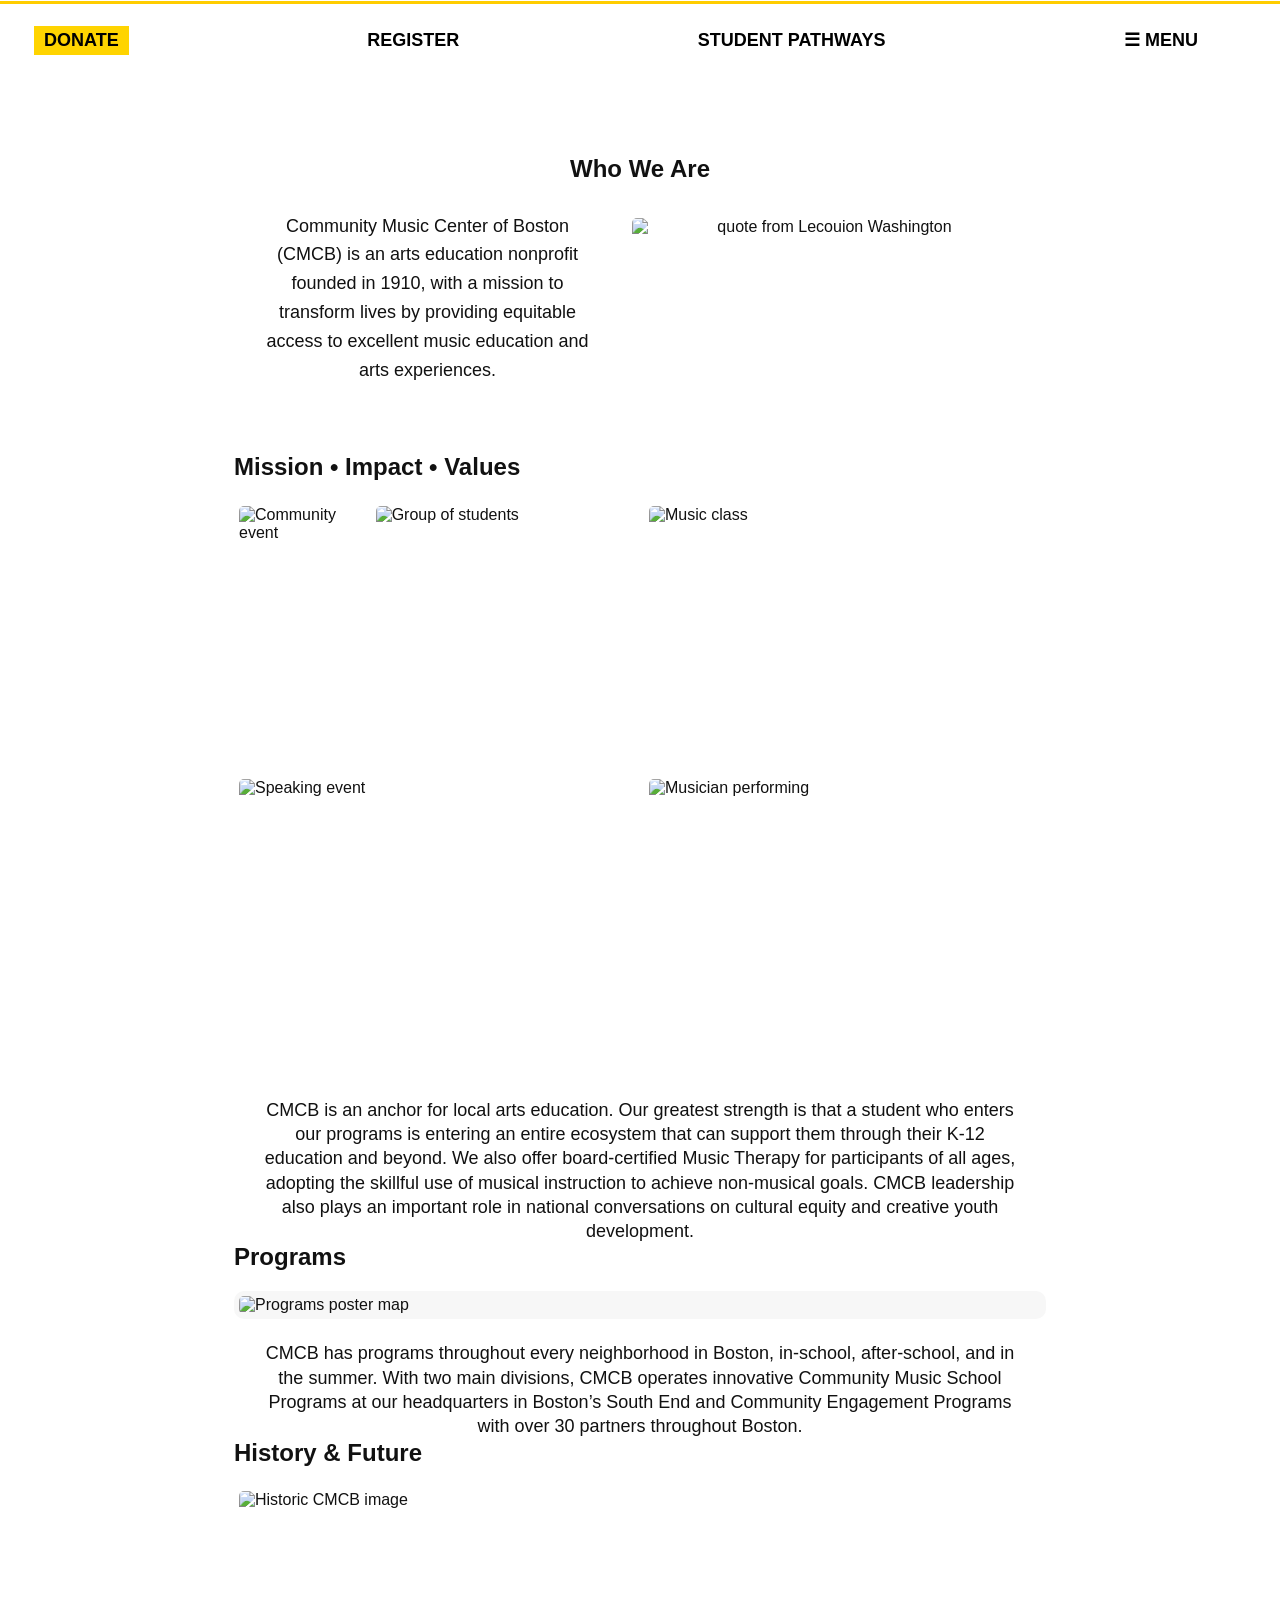
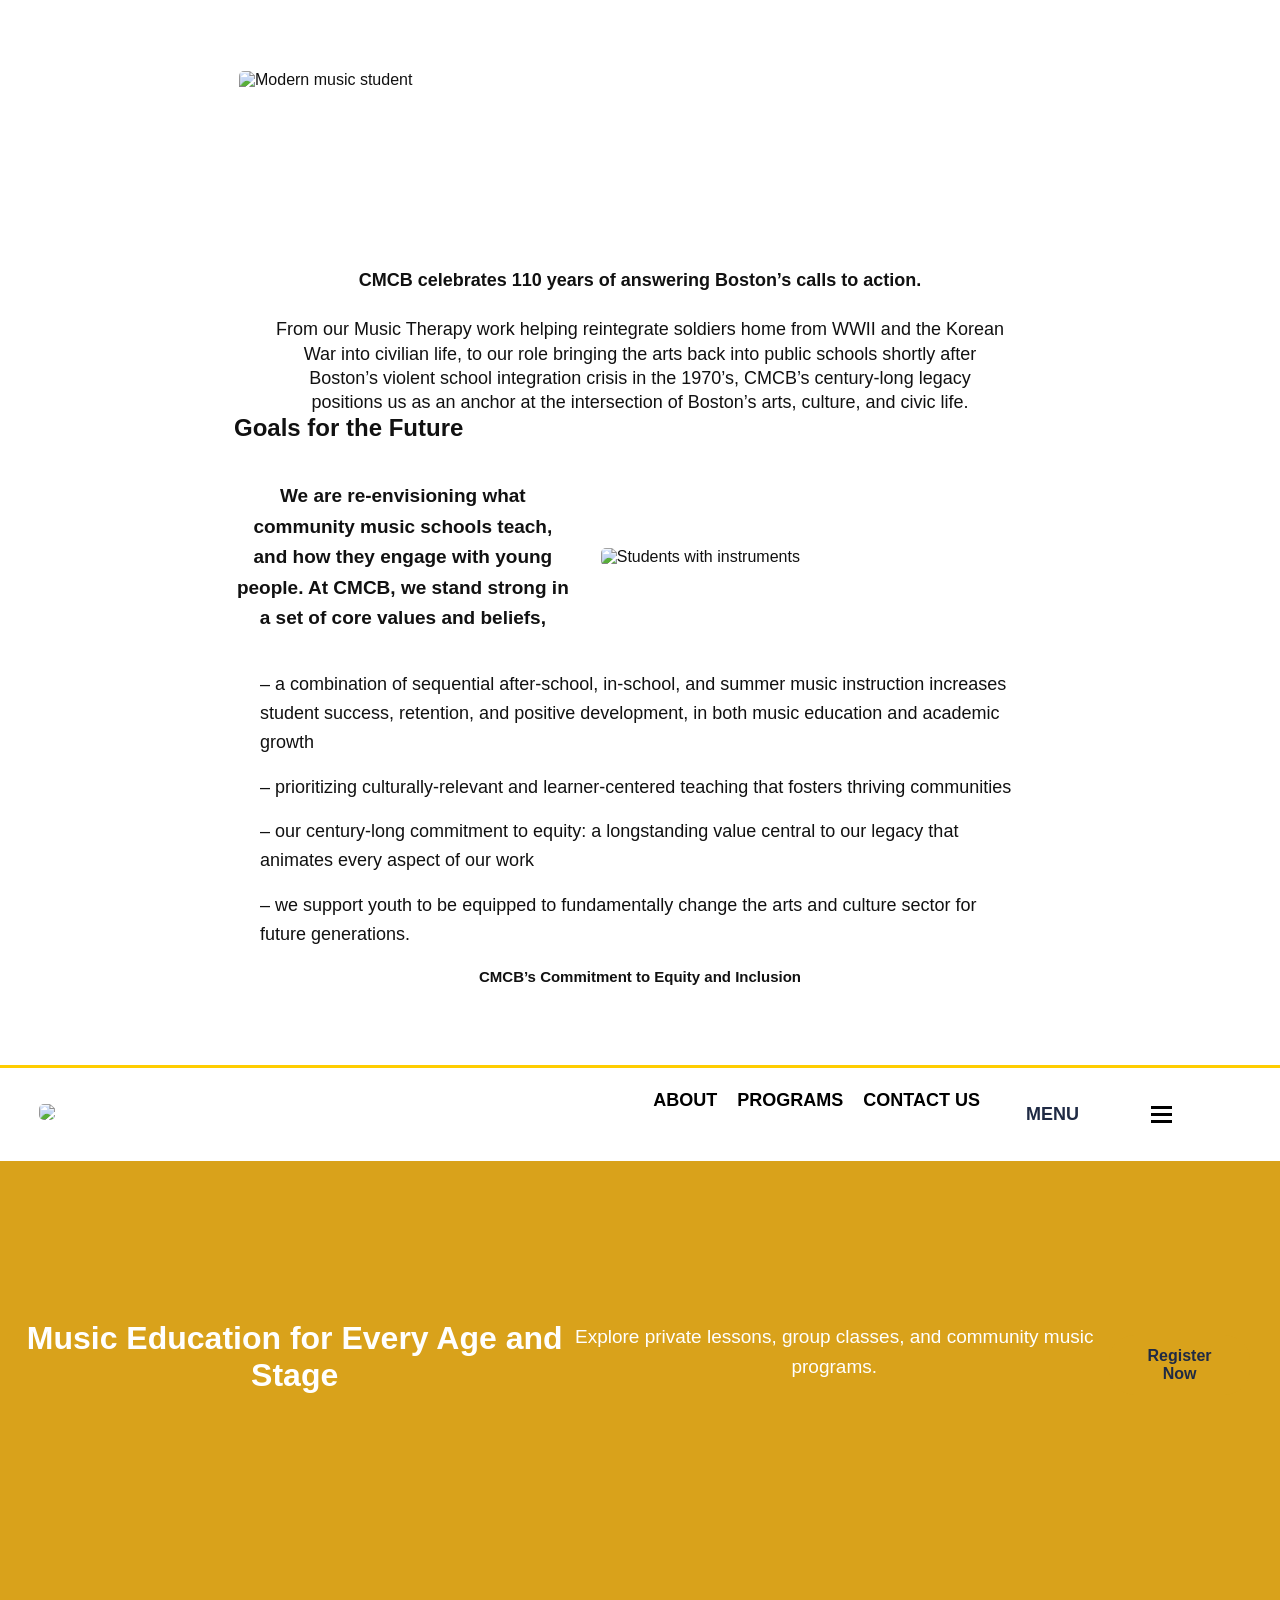
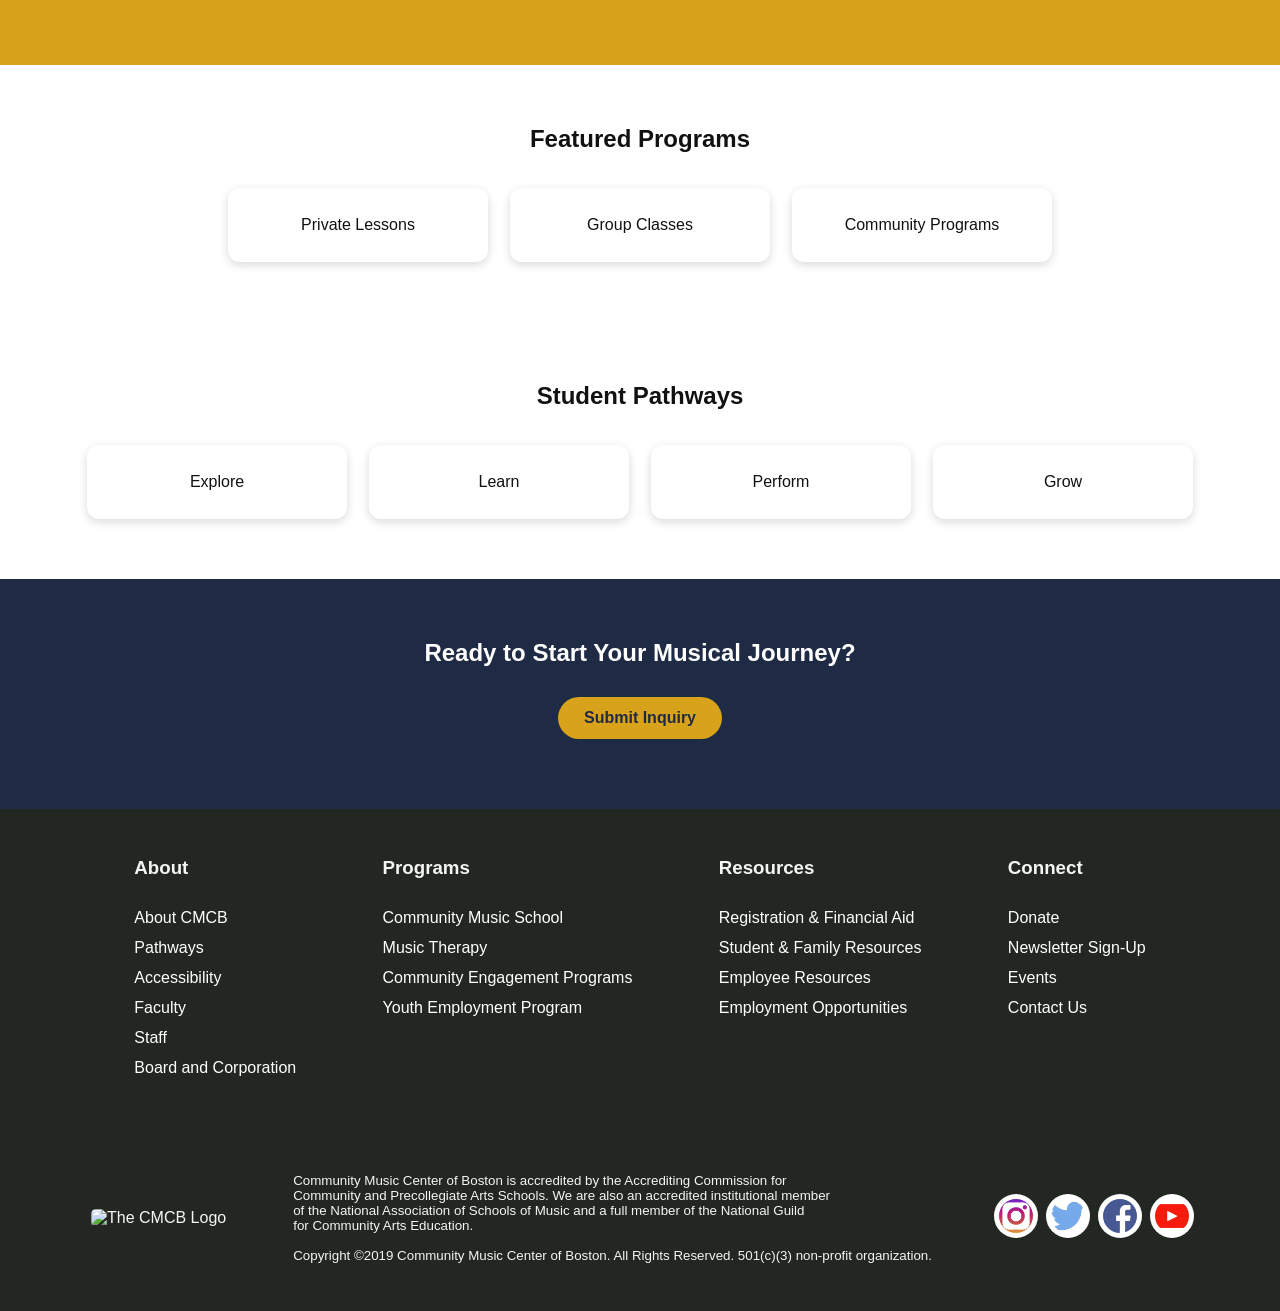
==== about.html @ 5e15cd40 "about_page" ====
<!DOCTYPE html>
<html lang="en">
<head>
  <meta charset="UTF-8">
  <meta name="viewport" content="width=device-width, initial-scale=1.0">
  <link rel="stylesheet" href="./style.css">
  <link rel="stylesheet" href="./common.css">
  <script src="components/header.js" type="text/javascript" defer></script>
  <script src="components/footer.js" type="text/javascript" defer></script>
  <title>Community Music Center of Boston | CMCB</title>
  <meta name="viewport" content="width=device-width, initial-scale=1.0" />
  <title>About CMCB</title>
  <link rel="stylesheet" href="about.css" />
</head>
<body>
  <header class="topbar">
    <div class="logo">
      <span class="logo-mark">CMCB</span>
      <span class="logo-sub">Community Music Center of Boston</span>
    </div>

    <nav class="nav">
      <a href="#" class="btn-donate">Donate</a>
      <a href="#">Register</a>
      <a href="#">Student Pathways</a>
      <a href="#">☰ Menu</a>
    </nav>
  </header>

  <main class="page">
    <section class="intro">
      <h1>Who We Are</h1>

      <div class="intro-grid">
        <div class="intro-text">
          <p>
            Community Music Center of Boston (CMCB) is an arts education nonprofit founded in 1910, with a
            mission to transform lives by providing equitable access to excellent music education and arts experiences.
          </p>
        </div>
 <div class="image-quote">
        <div class="img-card"><img src="C:\Users\kajal\OneDrive\Desktop\VS Code CMCB About Page\CMCB_quote.png" alt="quote from Lecouion Washington" /></div>
        
      </div>
    </section>

    <section class="section1">
      <h2>Mission • Impact • Values</h2>

      
      <div class="mission-grid">
        <div class=""><img src="C:\Users\kajal\OneDrive\Desktop\VS Code CMCB About Page\CMCB grid image1.png" alt="Community event" /></div>
        <div class="small"><img src="C:\Users\kajal\OneDrive\Desktop\VS Code CMCB About Page\CMCB grid image2.png" alt="Group of students" /></div>
        <div class="small"><img src="C:\Users\kajal\OneDrive\Desktop\VS Code CMCB About Page\CMCB grid image3.png" alt="Music class" /></div>
        <div class="wide"><img src="C:\Users\kajal\OneDrive\Desktop\VS Code CMCB About Page\CMCB grid image4.png" alt="Speaking event" /></div>
        <div class="wide"><img src="C:\Users\kajal\OneDrive\Desktop\VS Code CMCB About Page\CMCB grid image5.png" alt="Musician performing" /></div>
      </div>

      <p class="center-paragraph">
        CMCB is an anchor for local arts education. Our greatest strength is that a student who enters our programs is
        entering an entire ecosystem that can support them through their K-12 education and beyond. We also offer
        board-certified Music Therapy for participants of all ages, adopting the skillful use of musical instruction to
        achieve non-musical goals. CMCB leadership also plays an important role in national conversations on cultural
        equity and creative youth development.
      </p>
    </section>

    <section class="section2">
      <h2>Programs</h2>

      <div class="poster-wrap">
        <img src="C:\Users\kajal\OneDrive\Desktop\VS Code CMCB About Page\CMCB our reach.png" alt="Programs poster map" />
      </div>

      <p class="center-paragraph">
        CMCB has programs throughout every neighborhood in Boston, in-school, after-school, and in the summer. With two
        main divisions, CMCB operates innovative Community Music School Programs at our headquarters in Boston’s South
        End and Community Engagement Programs with over 30 partners throughout Boston.
      </p>
    </section>

    <section class="section3">
      <h2>History & Future</h2>

      <div class="history-grid">
        <div class="img-card"><img src="C:\Users\kajal\OneDrive\Desktop\VS Code CMCB About Page\CMCB then.png" alt="Historic CMCB image" /></div>
        <div class="img-card"><img src="C:\Users\kajal\OneDrive\Desktop\VS Code CMCB About Page\CMCB now.png" alt="Modern music student" /></div>
      </div>

      <p class="center-bold">
        CMCB celebrates 110 years of answering Boston’s calls to action.
      </p>

      <p class="center-paragraph narrow">
        From our Music Therapy work helping reintegrate soldiers home from WWII and the Korean War into civilian life, to
        our role bringing the arts back into public schools shortly after Boston’s violent school integration crisis in the
        1970’s, CMCB’s century-long legacy positions us as an anchor at the intersection of Boston’s arts, culture, and
        civic life.
      </p>
    </section>

    <section class="section4">
      <h2>Goals for the Future</h2>

      <div class="future-grid">
        <div class="future-text">
          <p>
            We are re-envisioning what community music schools teach, and how they engage with young people. At CMCB, we
            stand strong in a set of core values and beliefs,
          </p>
        </div>

        <div class="future-image">
          <img src="C:\Users\kajal\OneDrive\Desktop\VS Code CMCB About Page\CMCB students.png" alt="Students with instruments" />
        </div>
      </div>

      <div class="future-bullets">
        <p>– a combination of sequential after-school, in-school, and summer music instruction increases student success, retention, and positive development, in both music education and academic growth</p>
        <p>– prioritizing culturally-relevant and learner-centered teaching that fosters thriving communities</p>
        <p>– our century-long commitment to equity: a longstanding value central to our legacy that animates every aspect of our work</p>
        <p>– we support youth to be equipped to fundamentally change the arts and culture sector for future generations.</p>
        <p class="small-note">CMCB’s Commitment to Equity and Inclusion</p>
      </div>
    </section>
  </main>
</body>

  


<body>

  <header-component></header-component>

  <header class="hero">
    <h2>Music Education for Every Age and Stage</h2>
    <p>Explore private lessons, group classes, and community music programs.</p>
    <button>Register Now</button>
  </header>

  <section class="programs">
    <h2>Featured Programs</h2>
    <div class="card-container">
      <div class="card">Private Lessons</div>
      <div class="card">Group Classes</div>
      <div class="card">Community Programs</div>
    </div>
  </section>

  <section class="pathways">
    <h2>Student Pathways</h2>
    <div class="card-container">
      <div class="card">Explore</div>
      <div class="card">Learn</div>
      <div class="card">Perform</div>
      <div class="card">Grow</div>
    </div>
  </section>

  <section class="cta">
    <h2>Ready to Start Your Musical Journey?</h2>
    <button>Submit Inquiry</button>
  </section>


  <script src="script.js"></script>
  <footer-component></footer-component>
</body>
</html>
---- style.css ----
/* Global Styles */

body {
    margin: 0;
    font-family: Arial, sans-serif;
    color: #333;
    background-color: white;
}

main {
    width: 100%;
}

h1,
h2,
h3 {
    margin-top: 0;
}

p {
    line-height: 1.6;
}

/* Hero Section */

.hero {
    background-image: url("media/hero.PNG"); 
    background-size: cover;
    background-position: center;
    background-repeat: no-repeat;

    min-height: 600px;

    display: flex;
    align-items: center;
    justify-content: center;

    text-align: center;
    color: white;
} 

.hero-content {
  
    max-width: 850px;
    margin: 0 auto;
    background: rgba(250, 249, 249, 0.45);
    padding: 40px;
    border-radius: 12px;
} 

.hero h1 {
    font-size: 44px;
    margin-bottom: 20px;
    color: #f7f8fb;
}

.hero p {
    font-size: 19px;
    max-width: 700px;
    margin: 0 auto 25px auto;
}

/* Buttons */

button {
    background-color: #D9A21B;
    color: #1F2A44;
    border: none;
    padding: 12px 26px;
    margin: 10px;
    border-radius: 25px;
    cursor: pointer;
    font-size: 16px;
    font-weight: bold;
}

button:hover {
    opacity: 0.9;
}

.secondary-btn {
    background-color: white;
    border: 2px solid #D9A21B;
}

/* Sections */

.intro,
.programs,
.pathways,
.impact,
.cta {
    padding: 60px 20px;
    text-align: center;
}

.intro p,
.pathways p,
.impact p,
.cta p {
    max-width: 750px;
    margin: 0 auto;
    font-size: 18px;
}

/* Programs and Pathways Cards */

.card-container {
    display: flex;
    justify-content: center;
    flex-wrap: wrap;
    gap: 22px;
    margin-top: 35px;
}

.card {
    background-color: white;
    width: 260px;
    padding: 28px;
    border-radius: 12px;
    box-shadow: 0 3px 10px rgba(0,0,0,0.15);
}

.card h3 {
    color: #1F2A44;
    margin-bottom: 12px;
}

.card p {
    font-size: 16px;
}

/* Impact Section */

.impact {
    background-color: #f5f5f5;
}

/* CTA Section */

.cta {
    background-color: #1F2A44;
    color: white;
}

.cta h2 {
    color: white;
}

.cta p {
    margin-bottom: 20px;
}

.cta button {
    background-color: #D9A21B;
    color: #1F2A44;
}

/* Mobile Responsive */

@media (max-width: 768px) {
    .hero {
        padding: 70px 20px;
    }

    .hero h1 {
        font-size: 34px;
    }

    .hero p {
        font-size: 17px;
    }

    .card {
        width: 85%;
    }

    .intro,
    .programs,
    .pathways,
    .impact,
    .cta {
        padding: 45px 18px;
    }
}
---- common.css ----
body {
  margin: 0;
  font-family: Helvetica, Arial, sans-serif;
  color: #333;
  background-color: white;
}

/* nav bar */
#logo {
  width: 353px;
}

.nav {
  padding: 12px 24px;
  padding-right: 72px;
  overflow: hidden;
  display: flex;
  justify-content: space-between;
  align-items: center;
  border-top: 3px solid #ffcd00;
  position: fixed;
  left: 0;
  right: 0;
  z-index: 100;
  background-color: white;
}

#nav-btns {
  display: flex;
}

.nav a {
  float: left;
  margin: 10px;
  display: block;
  color: black;
  text-decoration: none;
  font-weight: bold;
  text-transform: uppercase;
  font-size: large;
}

.nav a:hover {
  color: #0d7fc0;
}

#desktop-menu-toggle {
  display: block;
  background: none;
  border: none;
  font-size: large;
  font-weight: bold;
  text-transform: uppercase;
  cursor: pointer;
}

#mobile-menu-toggle {
  display: block;
  background: none;
  border: none;
  cursor: pointer;
}

/* Popup menu */
#pop-up-menu {
  position: fixed;
  top: 90px;
  right: 20px;
  width: 240px;
  background: white;
  box-shadow: 0 8px 20px rgba(0, 0, 0, .2);
  display: flex;
  flex-direction: column;
  padding: 20px;
  gap: 16px;
  z-index: 1000;
  opacity: 0;
  visibility: hidden;
  transform: translateY(-10px);
  transition: all .3s ease;
}

#pop-up-menu.open {
  opacity: 1;
  visibility: visible;
  transform: translateY(0);
}

#pop-up-menu a {
  text-decoration: none;
  color: black;
  font-weight: bold;
  text-transform: uppercase;
}

#desktop-menu-toggle:hover,
#mobile-menu-toggle:hover,
#pop-up-menu a:hover {
  color: #0d7fc0;
}

details {
  display: flex;
  flex-direction: column;
  gap: 12px;
}

details summary:hover {
  text-decoration: underline;
}

details a:hover {
  transform: scale(1.05);
  transition: transform .3s ease, color .3s ease;
}

details a {
  display: flex;
  flex-direction: row;
}

/* footer */
footer {
  background-color: #222721;
  color: whitesmoke;
  padding: 48px;
  display: flex;
  flex-direction: column;
  gap: 96px;
}

#more-links {
  display: flex;
  flex-direction: row;
  justify-content: space-evenly;
}

#more-links h2 {
  text-transform: uppercase;
}

#more-links a {
  text-decoration: none;
  color: white;
}

#more-links a:hover {
  text-decoration: underline;
  transform: scale(1.05);
  transition: transform .3s ease, color .3s ease;
  color: white;
}

#about-section,
#programs-section,
#resources-section,
#connect-section {
  display: flex;
  flex-direction: column;
  gap: 12px
}

#credits {
  display: flex;
  justify-content: space-evenly;
  align-items: center;
  gap: 24px;
}

#socials {
  display: flex;
  gap: 8px;
}

#social-img {
  width: 44px;
  height: 44px;
  border-radius: 50%;
  background-color: white;
}


/* media queries */
@media screen and (max-width: 600px) {

  body,
  nav,
  footer,
  #more-links,
  #credits {
    display: flex;
    flex-direction: column;
  }

  #desktop-menu-toggle {
    display: none;
  }

  #mobile-menu-toggle {
    display: block;
  }

  #pop-up-menu {
    top: 180px;
  }
}

.menu-toggle__bar1,
.menu-toggle__bar2,
.menu-toggle__bar3 {
  width: 21px;
  height: 3px;
  background-color: #000000;
  margin: 4px 0;
  transition: 0.3s;
}

.menu-toggle--open .menu-toggle__bar1 {
  transform: translate(0, 7px) rotate(-45deg);
}

.menu-toggle--open .menu-toggle__bar2 {
  opacity: 0;
}

.menu-toggle--open .menu-toggle__bar3 {
  transform: translate(0, -7px) rotate(45deg);
}
---- about.css ----
body {
  margin: 0;
  font-family: Arial, sans-serif;
  color: #333;
  background-color: white;
}

/* Hero Section */
.hero {
  background-color: #D9A21B;
  text-align: center;
  padding: 70px 20px;
}

.hero h2 {
  font-size: 32px;
  margin-bottom: 15px;
}
/* nav bar */
#logo {
  width: 353px;
}

.nav {
  padding: 12px 24px;
  padding-right: 72px;
  overflow: hidden;
  display: flex;
  justify-content: space-between;
  align-items: center;
  border-top: 3px solid #ffcd00;
  position: fixed;
  left: 0;
  right: 0;
  z-index: 100;
  background-color: white;
}

#nav-btns {
  display: flex;
}

.nav a {
  float: left;
  margin: 10px;
  display: block;
  color: black;
  text-decoration: none;
  font-weight: bold;
  text-transform: uppercase;
  font-size: large;
}

.nav a:hover {
  color: #0d7fc0;
}

#desktop-menu-toggle {
  display: block;
  background: none;
  border: none;
  font-size: large;
  font-weight: bold;
  text-transform: uppercase;
  cursor: pointer;
}

#mobile-menu-toggle {
  display: block;
  background: none;
  border: none;
  cursor: pointer;
}

/* Popup menu */
#pop-up-menu {
  position: fixed;
  top: 90px;
  right: 20px;
  width: 240px;
  background: white;
  box-shadow: 0 8px 20px rgba(0, 0, 0, .2);
  display: flex;
  flex-direction: column;
  padding: 20px;
  gap: 16px;
  z-index: 1000;
  opacity: 0;
  visibility: hidden;
  transform: translateY(-10px);
  transition: all .3s ease;
}

#pop-up-menu.open {
  opacity: 1;
  visibility: visible;
  transform: translateY(0);
}

#pop-up-menu a {
  text-decoration: none;
  color: black;
  font-weight: bold;
  text-transform: uppercase;
}

#desktop-menu-toggle:hover,
#mobile-menu-toggle:hover,
#pop-up-menu a:hover {
  color: #0d7fc0;
}

details {
  display: flex;
  flex-direction: column;
  gap: 12px;
}

details summary:hover {
  text-decoration: underline;
}

details a:hover {
  transform: scale(1.05);
  transition: transform .3s ease, color .3s ease;
}

details a {
  display: flex;
  flex-direction: row;
}

/* footer */
footer {
  background-color: #222721;
  color: whitesmoke;
  padding: 48px;
  display: flex;
  flex-direction: column;
  gap: 96px;
}

#more-links {
  display: flex;
  flex-direction: row;
  justify-content: space-evenly;
}

#more-links h2 {
  text-transform: uppercase;
}

#more-links a {
  text-decoration: none;
  color: white;
}

#more-links a:hover {
  text-decoration: underline;
  transform: scale(1.05);
  transition: transform .3s ease, color .3s ease;
  color: white;
}

#about-section,
#programs-section,
#resources-section,
#connect-section {
  display: flex;
  flex-direction: column;
  gap: 12px
}

#credits {
  display: flex;
  justify-content: space-evenly;
  align-items: center;
  gap: 24px;
}

#socials {
  display: flex;
  gap: 8px;
}

#social-img {
  width: 44px;
  height: 44px;
  border-radius: 50%;
  background-color: white;
}


/* media queries */
@media screen and (max-width: 600px) {

  body,
  nav,
  footer,
  #more-links,
  #credits {
    display: flex;
    flex-direction: column;
  }

  #desktop-menu-toggle {
    display: none;
  }

  #mobile-menu-toggle {
    display: block;
  }

  #pop-up-menu {
    top: 180px;
  }
}

.menu-toggle__bar1,
.menu-toggle__bar2,
.menu-toggle__bar3 {
  width: 21px;
  height: 3px;
  background-color: #000000;
  margin: 4px 0;
  transition: 0.3s;
}

.menu-toggle--open .menu-toggle__bar1 {
  transform: translate(0, 7px) rotate(-45deg);
}

.menu-toggle--open .menu-toggle__bar2 {
  opacity: 0;
}

.menu-toggle--open .menu-toggle__bar3 {
  transform: translate(0, -7px) rotate(45deg);
}
* {
  box-sizing: border-box;
}

body {
  margin: 0;
  font-family: Arial, Helvetica, sans-serif;
  color: #111;
  background: #fff;
}

a {
  color: inherit;
  text-decoration: none;
}

.topbar {
  max-width: 1080px;
  margin: 0 auto;
  padding: 18px 24px;
  display: flex;
  justify-content: space-between;
  align-items: center;
}

.logo {
  display: flex;
  flex-direction: column;
  gap: 2px;
  line-height: 1;
}

.logo-mark {
  font-weight: 900;
  font-size: 28px;
  letter-spacing: -1px;
}

.logo-sub {
  font-size: 11px;
  color: #555;
  text-transform: uppercase;
  letter-spacing: 0.4px;
}

.nav {
  display: flex;
  gap: 24px;
  align-items: center;
  font-size: 15px;
}

.btn-donate {
  background: #ffd400;
  padding: 4px 10px;
  font-weight: 700;
}

.page {
  max-width: 860px;
  margin: 0 auto;
  padding: 18px 24px 60px;
}

.hero h1,
.section h2 {
  font-size: 44px;
  text-align: center;
  margin: 32px 0 26px;
  font-weight: 800;
  letter-spacing: -1.5px;
}

.intro-grid {
  display: grid;
  grid-template-columns: 1fr 1.15fr;
  gap: 26px;
  align-items: center;
}

.hero-text {
  font-size: 20px;
  line-height: 1.2;
  text-align: center;
  max-width: 320px;
  margin: 0 auto;
  font-weight: 500;
}

.image-quote {
  position: relative;
  padding-top: 10px;
}


.section {
  margin-top: 34px;
}

.section h2 {
  font-size: 34px;
  text-align: center;
  margin-bottom: 22px;
}

.mission-grid {
  display: grid;
  grid-template-columns: repeat(6, 1fr);
  gap: 8px;
}

.mission-grid .small {
  grid-column: span 2;
}

.mission-grid .wide {
  grid-column: span 3;
}

.mission-grid img {
  width: 100%;
  height: 100%;
  display: block;
  object-fit: cover;
}

.mission-grid .small img {
  aspect-ratio: 1 / 1;
}

.mission-grid .wide img {
  aspect-ratio: 4 / 3;
}

img {
  border-radius: 10px;
  padding: 5px;
}

.history-grid {
  grid-template-columns: repeat(1, 1fr);
  gap: 10px;
}

.img-card img,
.poster-wrap img,
.future-image img {
  width: 100%;
  display: block;
  object-fit: cover;
}

.img-card img {
  height: 100%;
  min-height: 180px;
}

.poster-wrap {
  margin: 10px 0 18px;
}

.poster-wrap img {
  max-height: 640px;
  object-fit: contain;
  background: #f7f7f7;
}

.center-paragraph {
  text-align: center;
  font-size: 18px;
  line-height: 1.35;
  max-width: 760px;
  margin: 22px auto 0;
}

.center-paragraph.narrow {
  max-width: 730px;
}

.center-bold {
  text-align: center;
  font-size: 18px;
  font-weight: 700;
  margin: 20px auto 14px;
}

.future-grid {
  display: grid;
  grid-template-columns: 0.9fr 1.2fr;
  gap: 24px;
  align-items: center;
}

.future-text {
  font-size: 19px;
  line-height: 1.35;
  text-align: center;
  font-weight: 600;
}

.future-bullets {
  max-width: 760px;
  margin: 18px auto 0;
  font-size: 18px;
  line-height: 1.45;
}

.future-bullets p {
  margin: 16px 0;
}

.small-note {
  text-align: center;
  font-size: 15px;
  margin-top: 18px;
  font-weight: 700;
}

@media (max-width: 768px) {
  .topbar {
    flex-direction: column;
    gap: 14px;
  }

  .nav {
    flex-wrap: wrap;
    justify-content: center;
    gap: 14px;
  }

  .intro-grid,
  .future-grid {
    grid-template-columns: 1fr;
     grid-template-rows: 2fr;
  }

  .mission-grid,
  .history-grid {
    grid-template-columns: 1fr;
  }

  .hero h1,
  .section h2 {
    font-size: 30px;
    text-align: center;
  }

}
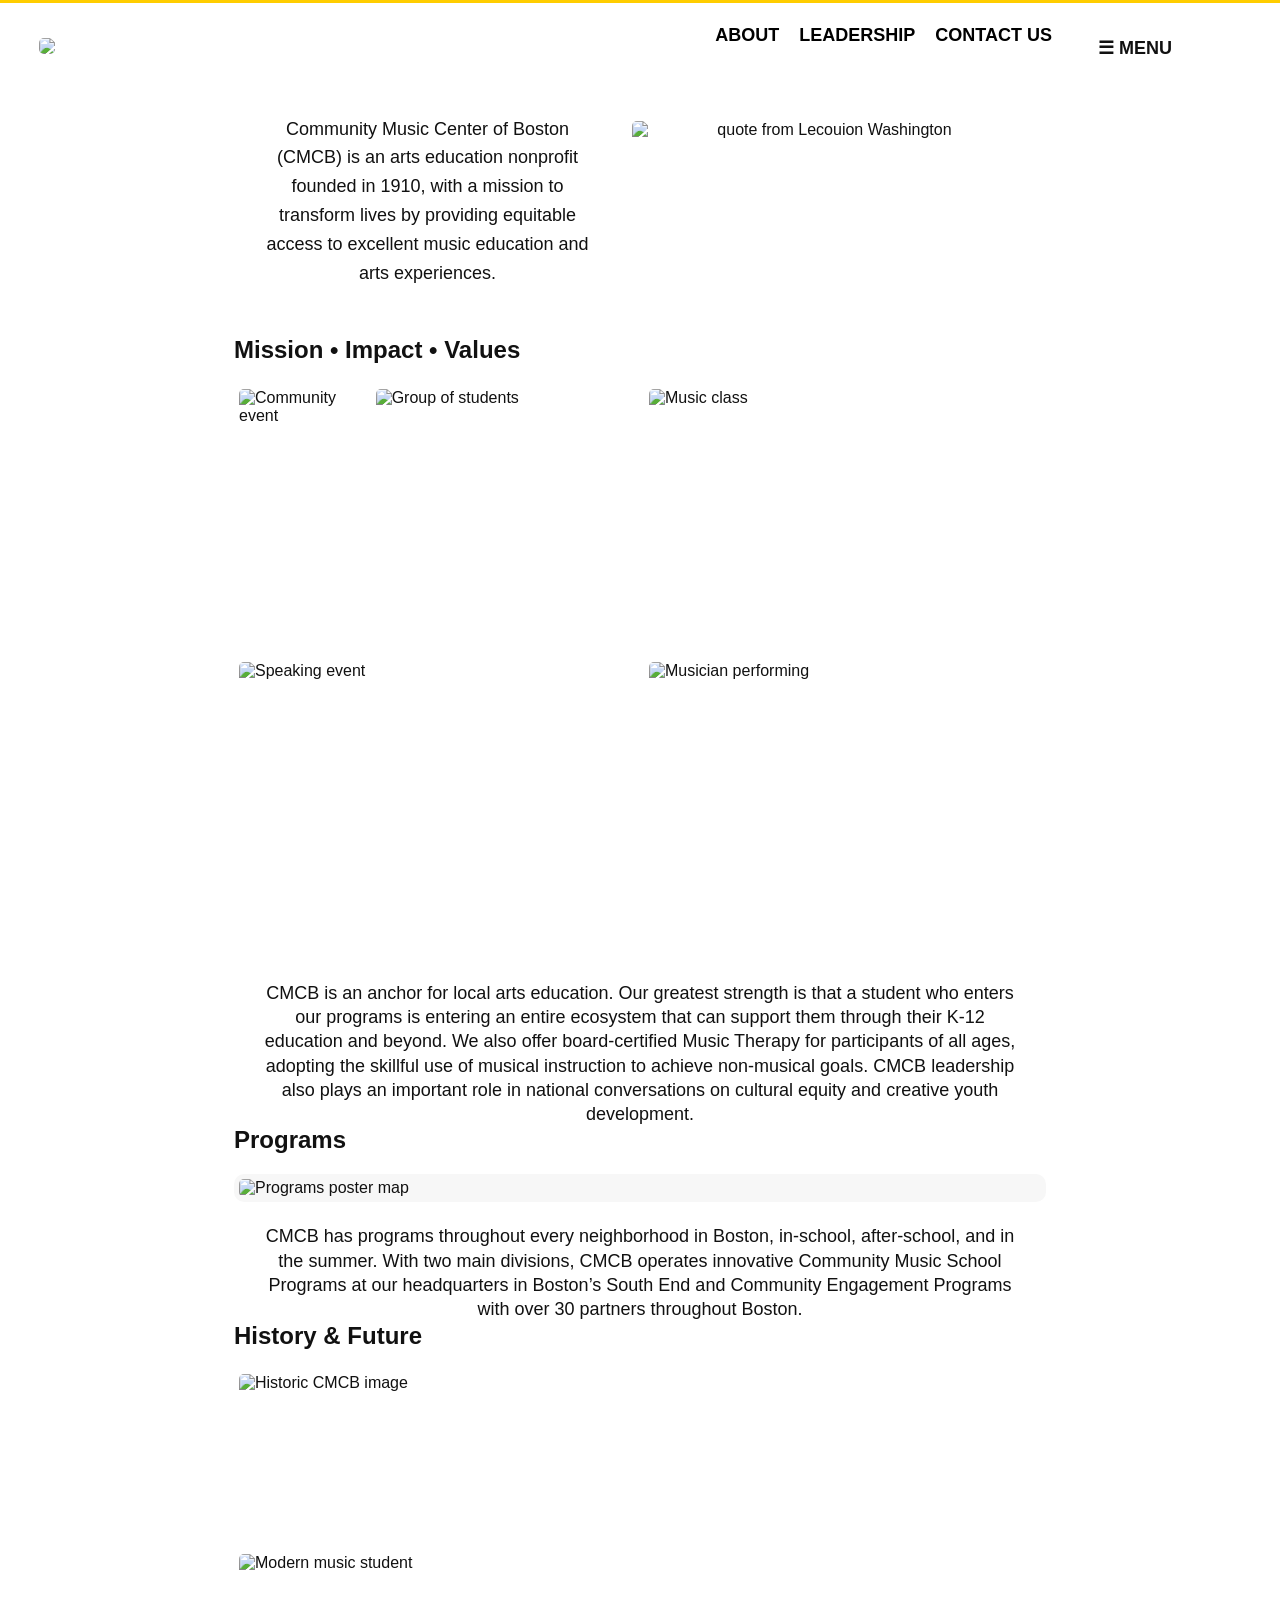
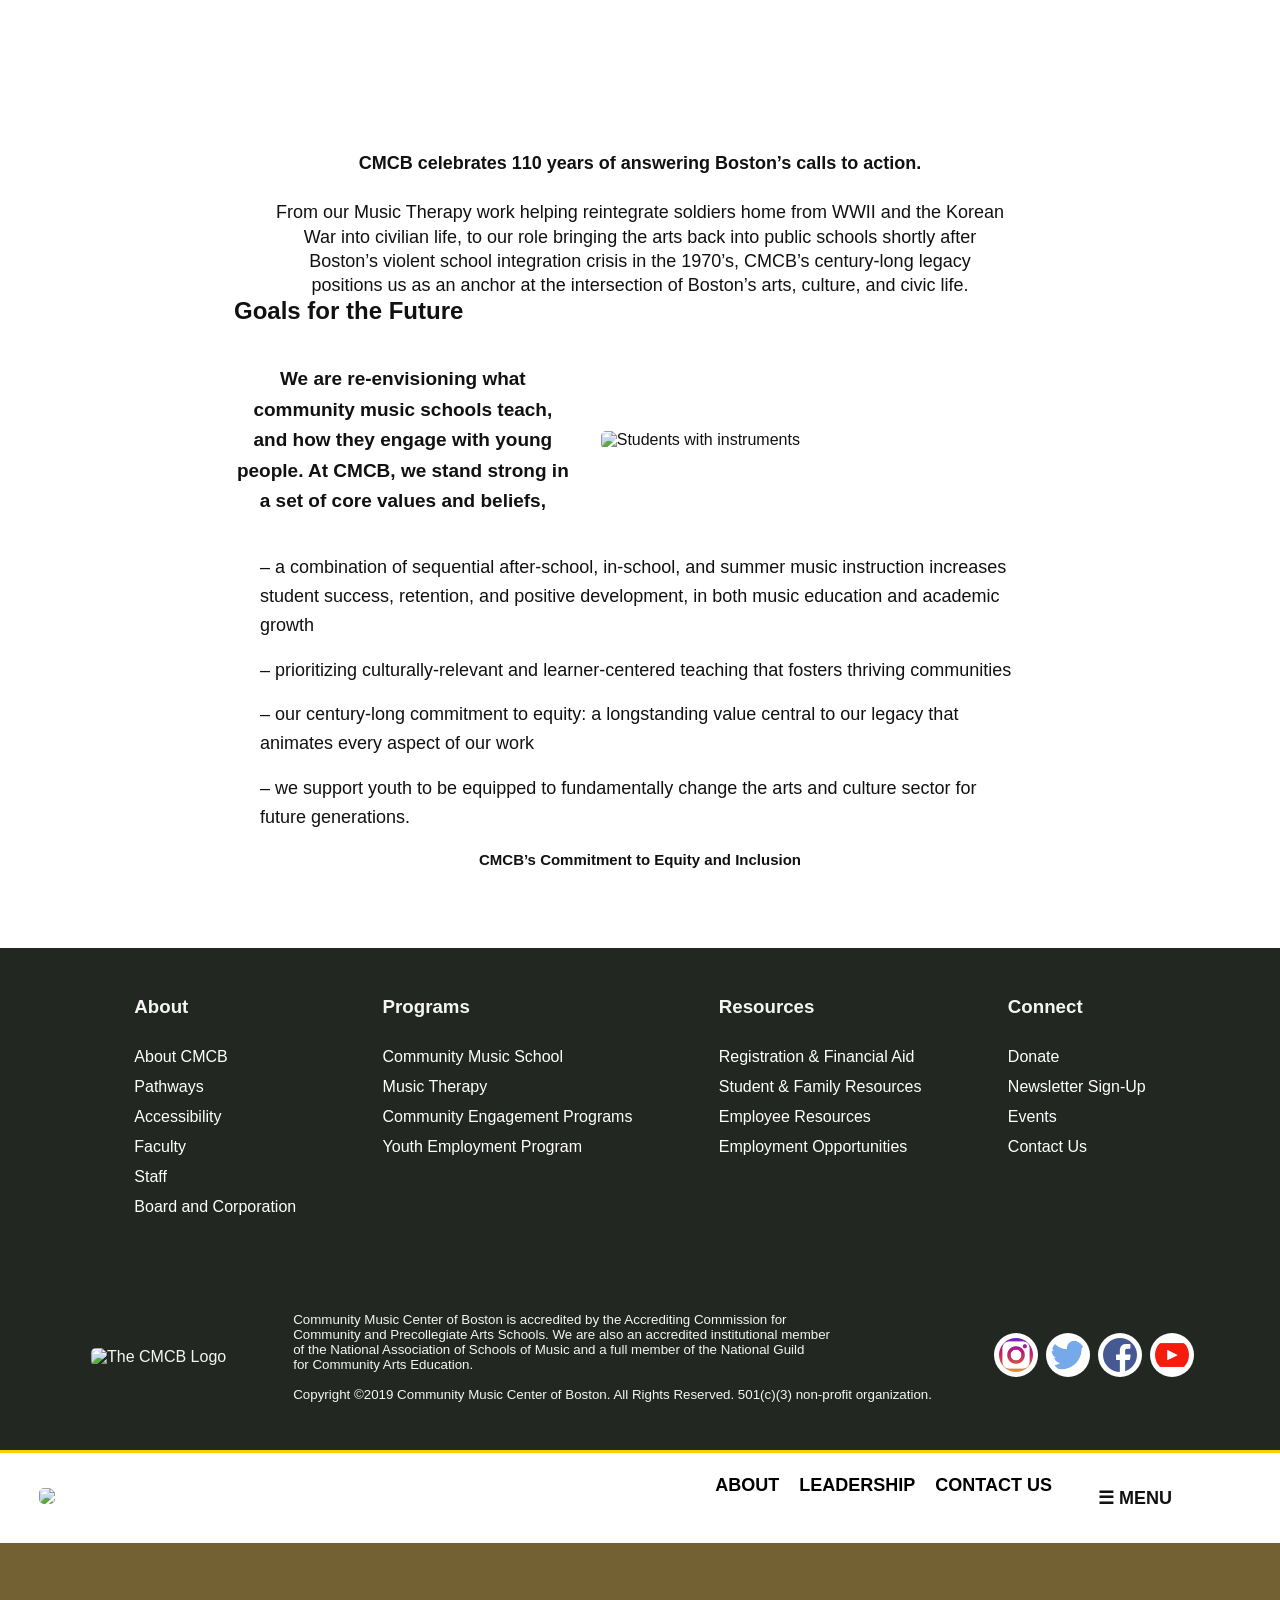
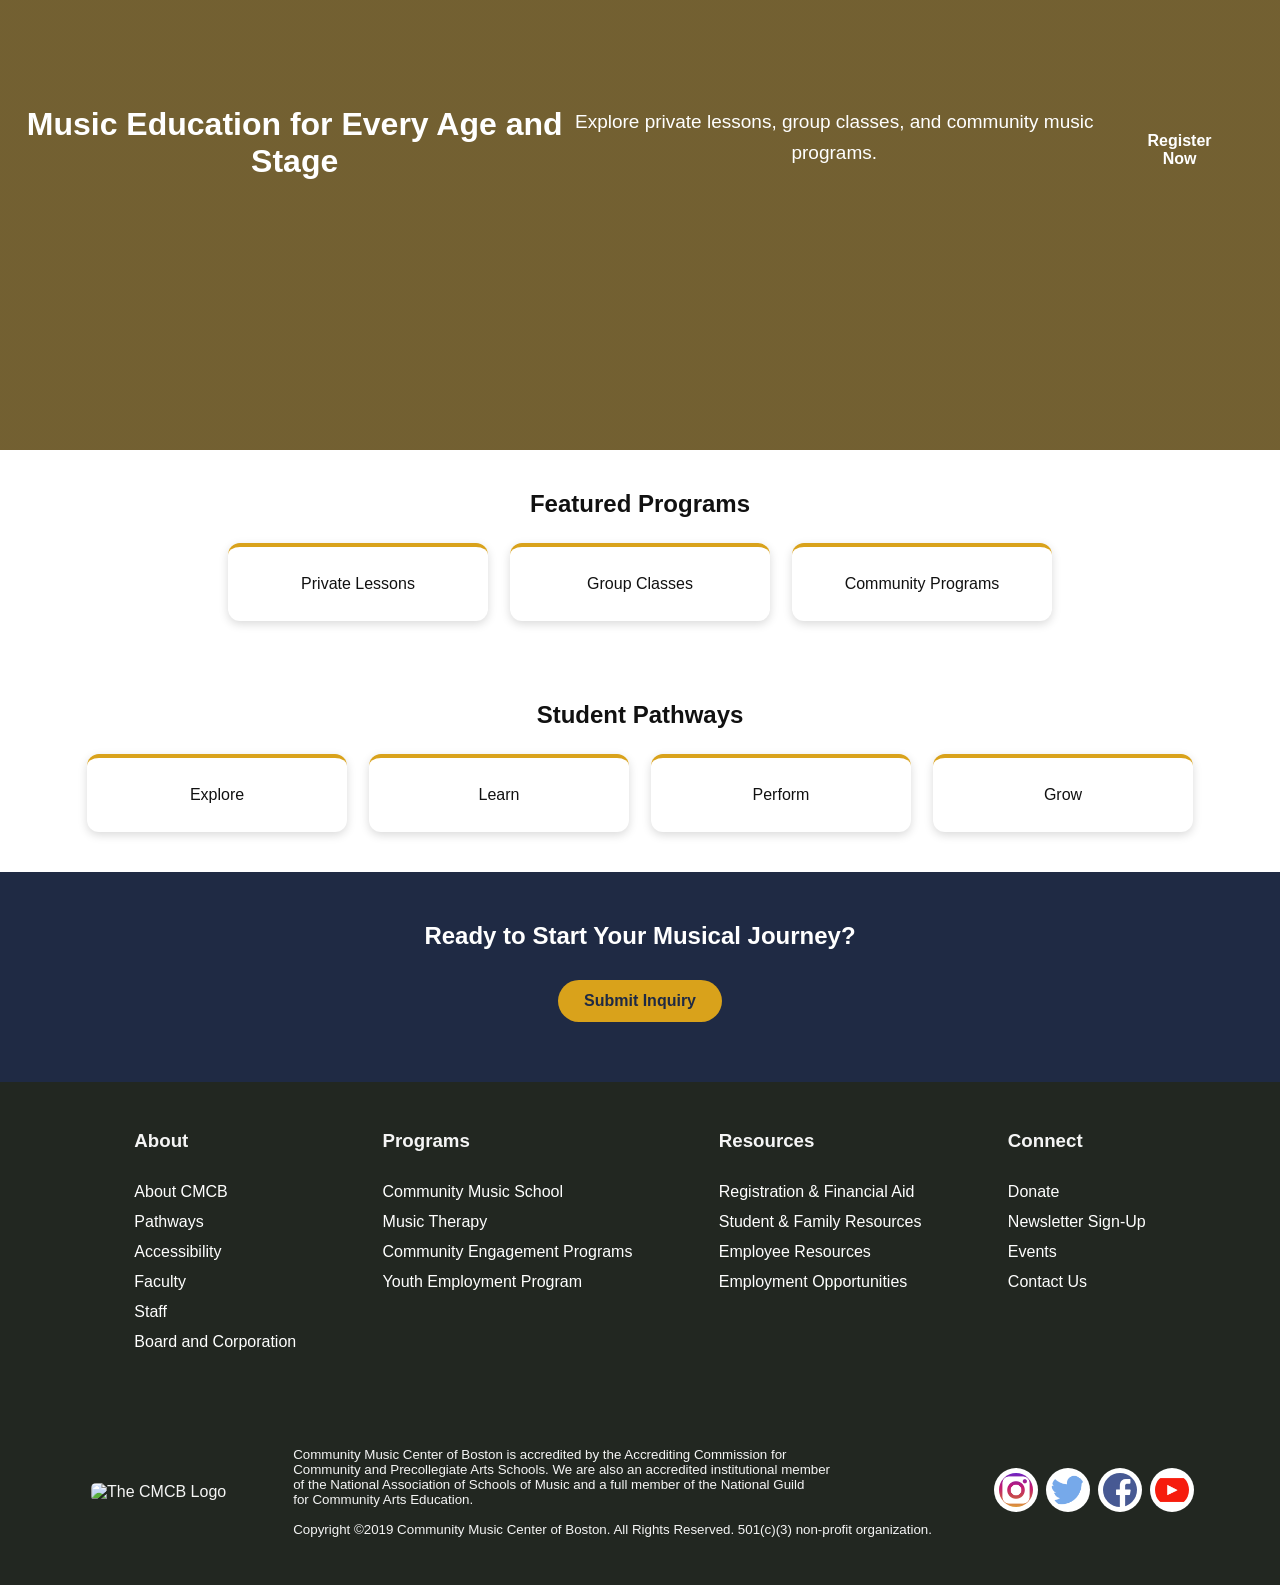
==== commit f2a6b716: "updated header, linked about page" ====
--- a/about.html
+++ b/about.html
@@ -13,19 +13,9 @@
   <link rel="stylesheet" href="about.css" />
 </head>
 <body>
-  <header class="topbar">
-    <div class="logo">
-      <span class="logo-mark">CMCB</span>
-      <span class="logo-sub">Community Music Center of Boston</span>
-    </div>
 
-    <nav class="nav">
-      <a href="#" class="btn-donate">Donate</a>
-      <a href="#">Register</a>
-      <a href="#">Student Pathways</a>
-      <a href="#">☰ Menu</a>
-    </nav>
-  </header>
+    <header-component></header-component>
+
 
   <main class="page">
     <section class="intro">
@@ -124,6 +114,8 @@
       </div>
     </section>
   </main>
+      <footer-component></footer-component>
+
 </body>
 
   
--- a/style.css
+++ b/style.css
@@ -1,14 +1,24 @@
 /* Global Styles */
+
+b:root {
+    --navy: #1F2A44;
+    --gold: #D9A21B;
+    --gold-hover: #C48F15;
+    --white: #FFFFFF;
+    --text: #333333;
+    --light-gray: #F5F5F5;
+}
 
 body {
     margin: 0;
-    font-family: Arial, sans-serif;
-    color: #333;
-    background-color: white;
+    font-family: "Helvetica Neue", sans-serif;
+    color: var(--text);
+    background-color: var(--white);
 }
 
 main {
     width: 100%;
+    padding-top: 140px;
 }
 
 h1,
@@ -24,7 +34,10 @@
 /* Hero Section */
 
 .hero {
-    background-image: url("media/hero.PNG"); 
+    background-image:
+        linear-gradient(rgba(31, 42, 68, .55),
+            rgba(31, 42, 68, .55)),
+        url("./media/hero.PNG");
     background-size: cover;
     background-position: center;
     background-repeat: no-repeat;
@@ -37,21 +50,22 @@
 
     text-align: center;
     color: white;
-} 
+}
 
 .hero-content {
-  
     max-width: 850px;
     margin: 0 auto;
-    background: rgba(250, 249, 249, 0.45);
+    background: rgba(255, 255, 255, .15);
+    backdrop-filter: blur(4px);
     padding: 40px;
     border-radius: 12px;
-} 
+}
 
 .hero h1 {
     font-size: 44px;
     margin-bottom: 20px;
-    color: #f7f8fb;
+    color: white;
+    font-weight: 700;
 }
 
 .hero p {
@@ -63,8 +77,8 @@
 /* Buttons */
 
 button {
-    background-color: #D9A21B;
-    color: #1F2A44;
+    background-color: var(--gold);
+    color: var(--navy);
     border: none;
     padding: 12px 26px;
     margin: 10px;
@@ -75,7 +89,9 @@
 }
 
 button:hover {
-    opacity: 0.9;
+    background-color: var(--gold-hover);
+    transform: translateY(-2px);
+    transition: .3s ease;
 }
 
 .secondary-btn {
@@ -118,7 +134,15 @@
     width: 260px;
     padding: 28px;
     border-radius: 12px;
-    box-shadow: 0 3px 10px rgba(0,0,0,0.15);
+    box-shadow: 0 3px 10px rgba(0, 0, 0, 0.15);
+    transition: .3s ease;
+}
+
+.card:hover {
+    transform: translateY(-5px);
+    box-shadow: 0 6px 20px rgba(0, 0, 0, 0.20);
+
+
 }
 
 .card h3 {
@@ -182,4 +206,65 @@
     .cta {
         padding: 45px 18px;
     }
-} 
+}
+
+.secondary-btn {
+    background-color: #D9A21B;
+    color: #1F2A44;
+    border: 2px solid #D9A21B;
+}
+
+.secondary-btn:hover {
+    background-color: #C48F15;
+    border-color: #C48F15;
+}
+
+.intro,
+.programs,
+.pathways {
+    padding: 40px 20px;
+}
+
+.cta {
+    padding: 50px 20px;
+}
+
+.card-container {
+    margin-top: 25px;
+}
+
+.card {
+    border-top: 4px solid #D9A21B;
+}
+
+#mobile-menu-toggle {
+    display: none;
+}
+
+@media (max-width: 768px) {
+    #mobile-menu-toggle {
+        display: block;
+    }
+
+    #desktop-menu-toggle {
+        display: none;
+    }
+}
+
+#mobile-menu-toggle {
+    display: none !important;
+}
+
+#desktop-menu-toggle {
+    display: inline-block !important;
+}
+
+@media (max-width: 768px) {
+    #mobile-menu-toggle {
+        display: block !important;
+    }
+
+    #desktop-menu-toggle {
+        display: none !important;
+    }
+}
--- a/about.css
+++ b/about.css
@@ -1,3 +1,7 @@
+.page {
+    padding-top: 140px;
+}
+
 body {
   margin: 0;
   font-family: Arial, sans-serif;
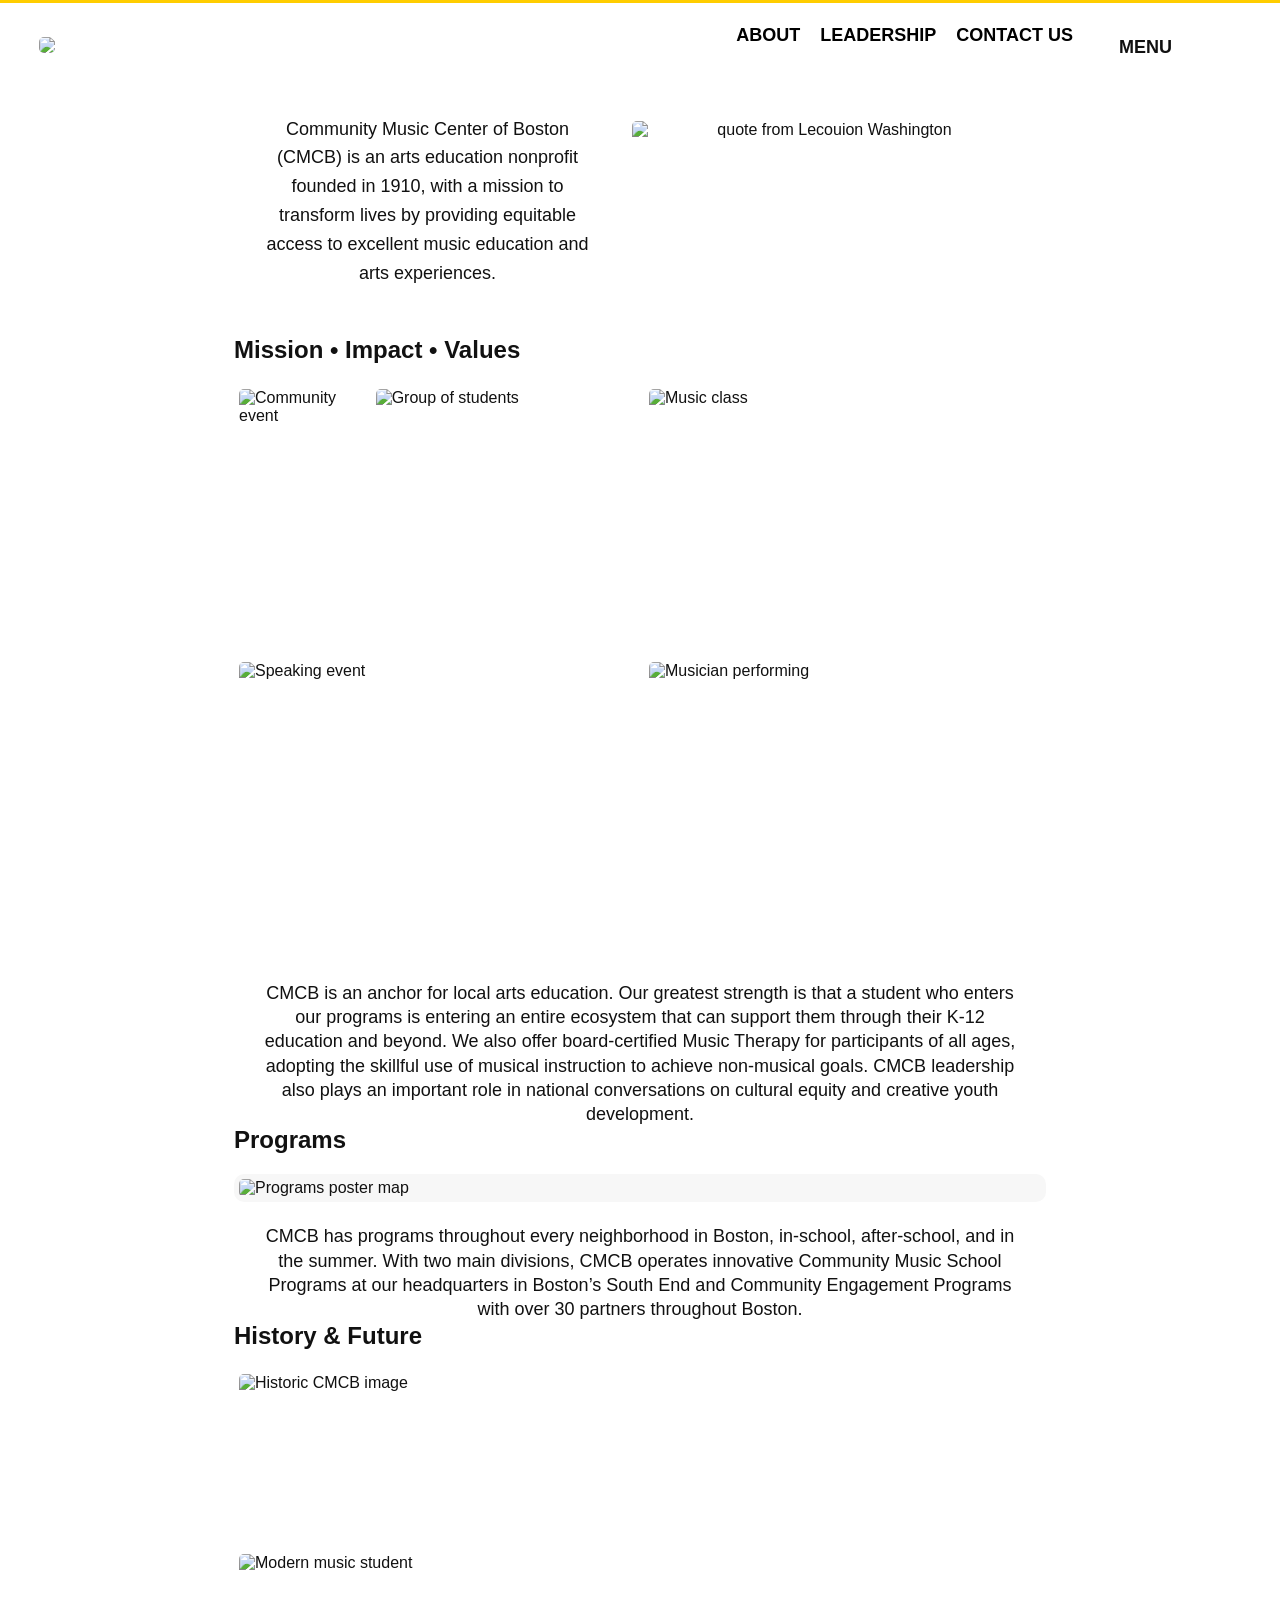
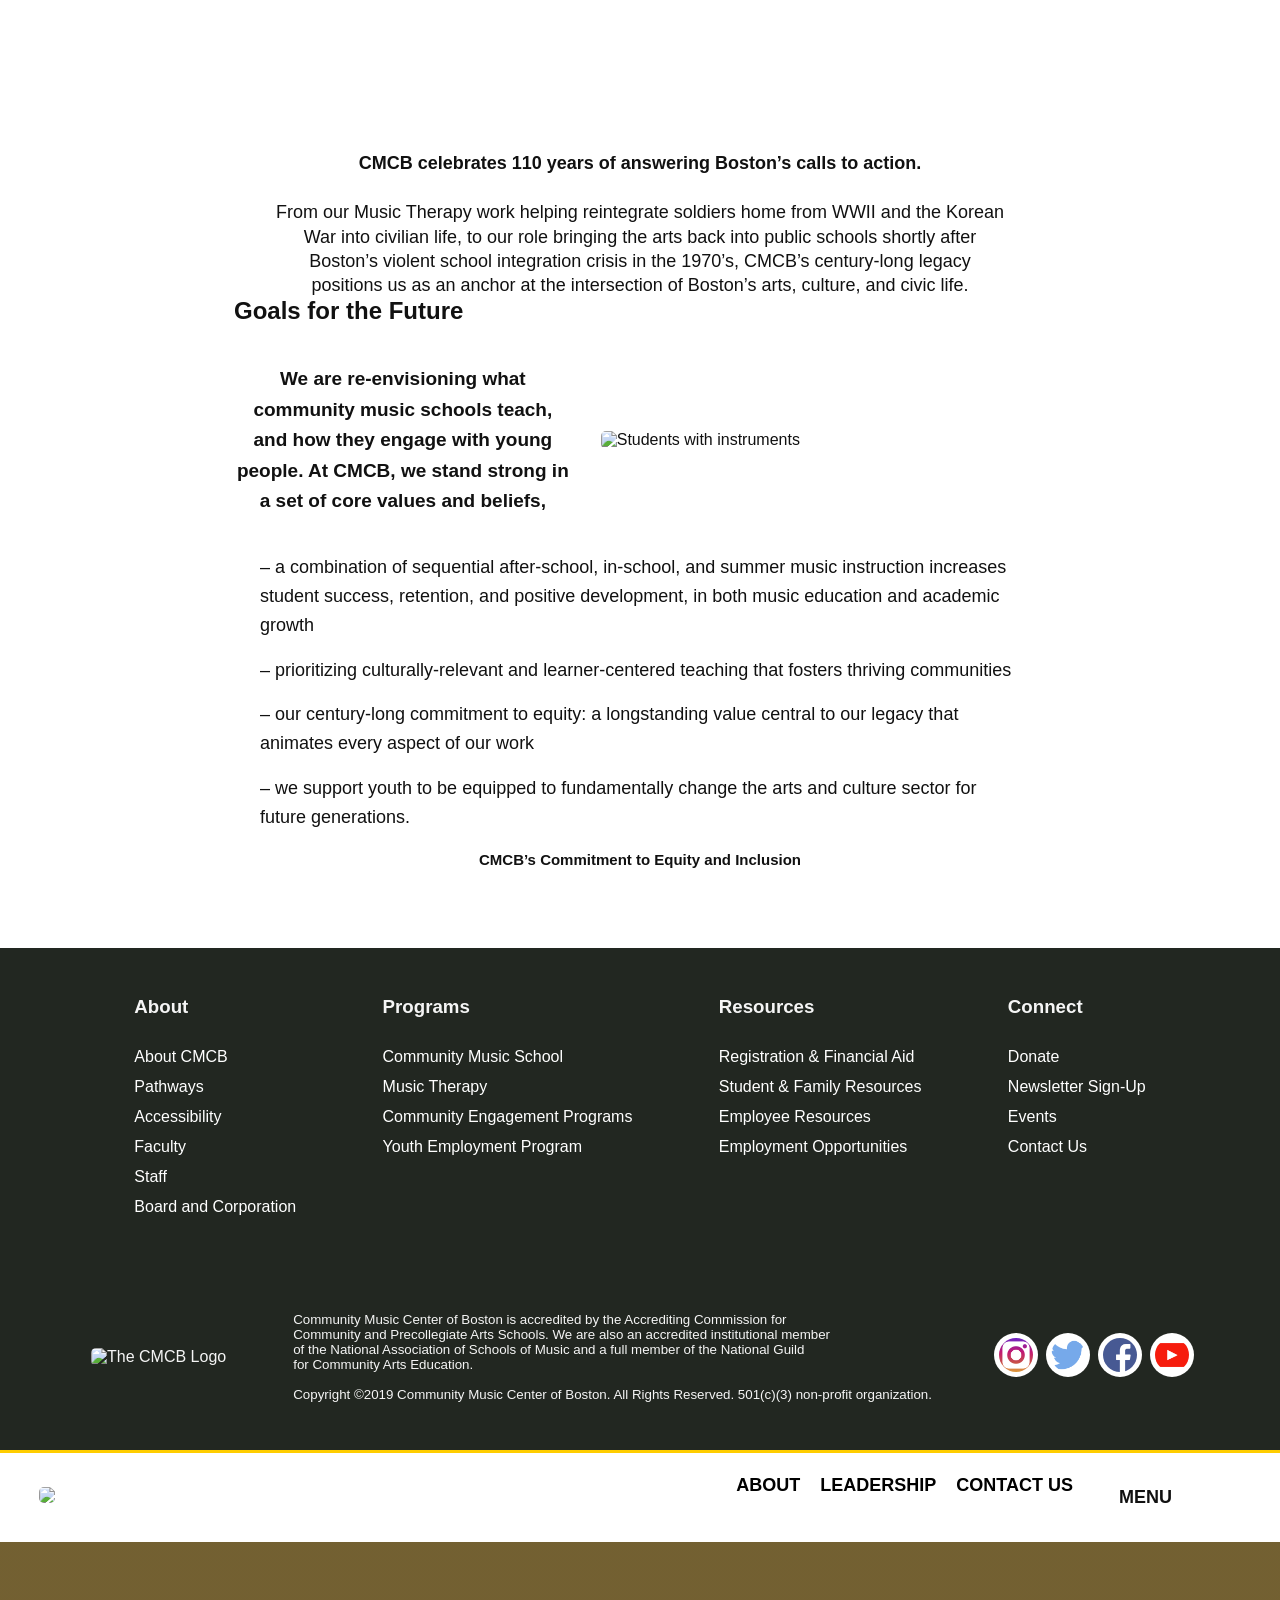
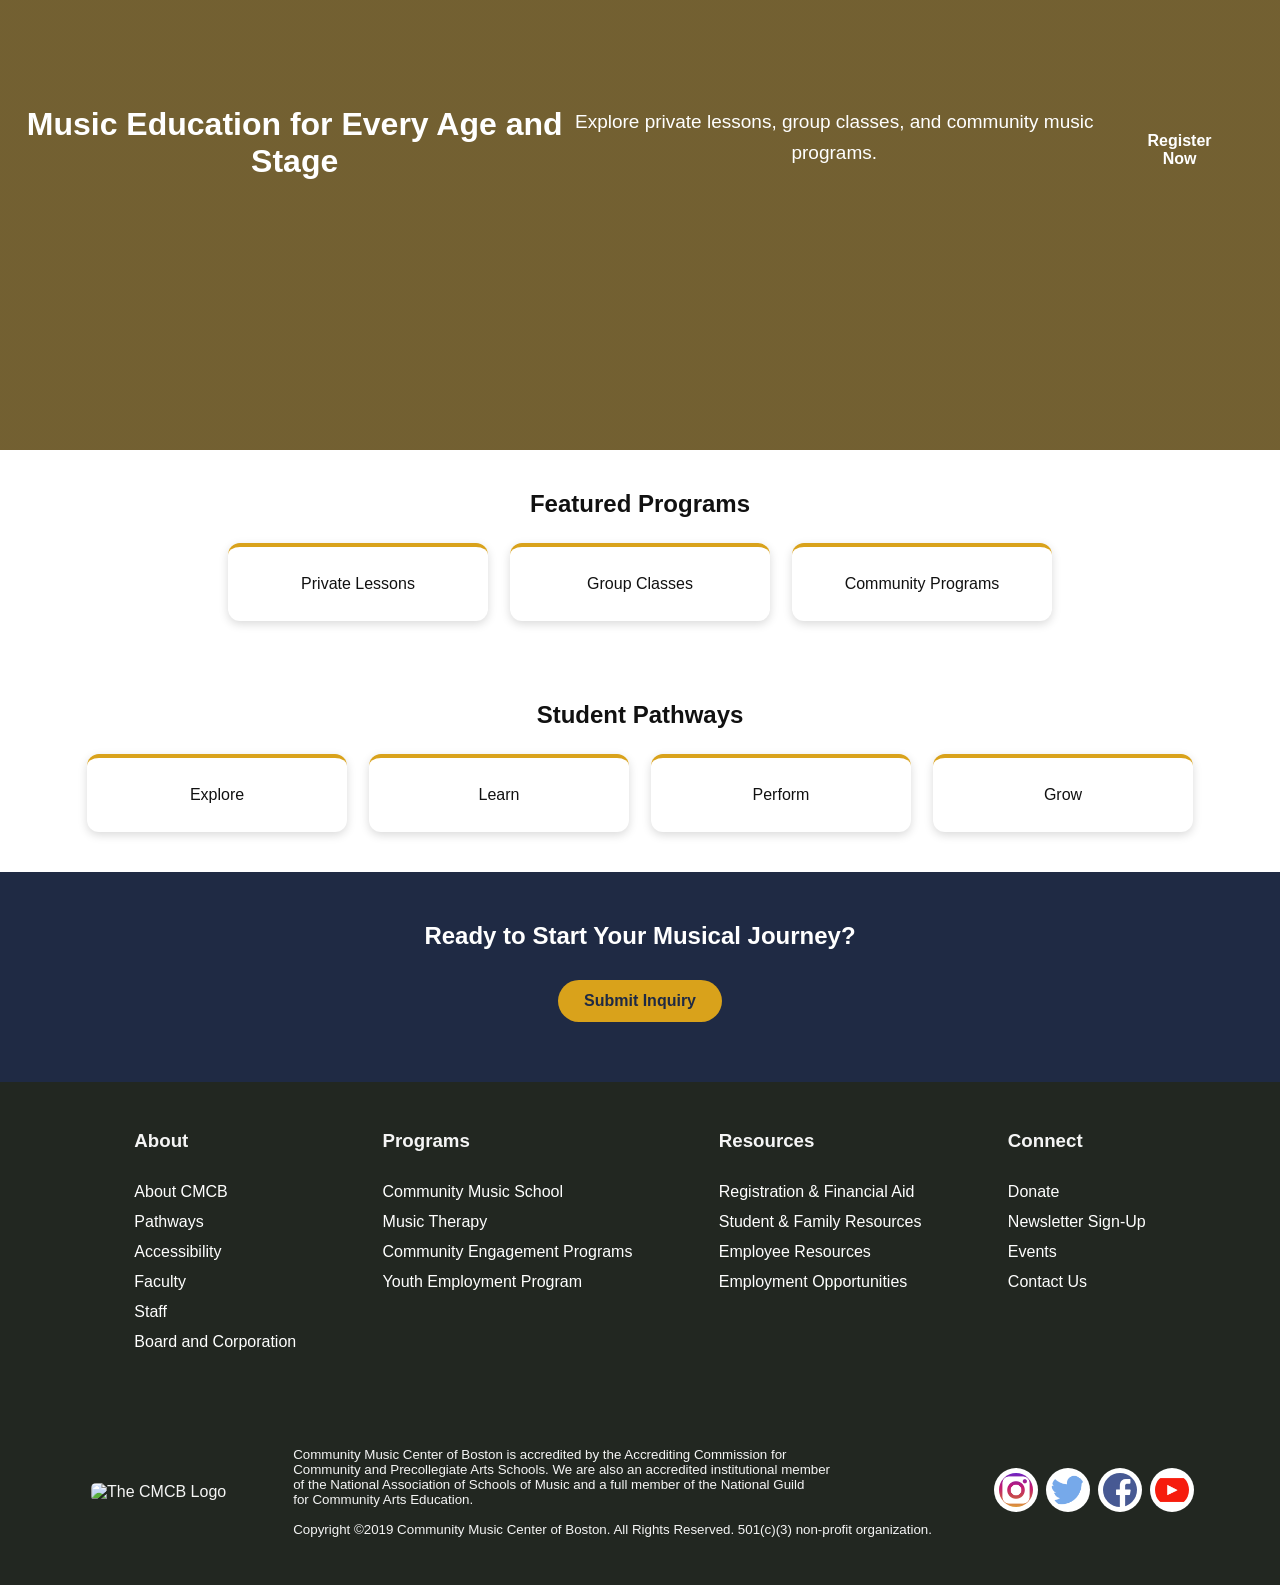
==== commit 43cbf488: "added favicons to all pages" ====
--- a/about.html
+++ b/about.html
@@ -1,5 +1,6 @@
 <!DOCTYPE html>
 <html lang="en">
+
 <head>
   <meta charset="UTF-8">
   <meta name="viewport" content="width=device-width, initial-scale=1.0">
@@ -11,10 +12,12 @@
   <meta name="viewport" content="width=device-width, initial-scale=1.0" />
   <title>About CMCB</title>
   <link rel="stylesheet" href="about.css" />
+  <link rel="icon" href="favicon.jpg">
 </head>
+
 <body>
 
-    <header-component></header-component>
+  <header-component></header-component>
 
 
   <main class="page">
@@ -28,22 +31,28 @@
             mission to transform lives by providing equitable access to excellent music education and arts experiences.
           </p>
         </div>
- <div class="image-quote">
-        <div class="img-card"><img src="C:\Users\kajal\OneDrive\Desktop\VS Code CMCB About Page\CMCB_quote.png" alt="quote from Lecouion Washington" /></div>
-        
-      </div>
+        <div class="image-quote">
+          <div class="img-card"><img src="C:\Users\kajal\OneDrive\Desktop\VS Code CMCB About Page\CMCB_quote.png"
+              alt="quote from Lecouion Washington" /></div>
+
+        </div>
     </section>
 
     <section class="section1">
       <h2>Mission • Impact • Values</h2>
 
-      
+
       <div class="mission-grid">
-        <div class=""><img src="C:\Users\kajal\OneDrive\Desktop\VS Code CMCB About Page\CMCB grid image1.png" alt="Community event" /></div>
-        <div class="small"><img src="C:\Users\kajal\OneDrive\Desktop\VS Code CMCB About Page\CMCB grid image2.png" alt="Group of students" /></div>
-        <div class="small"><img src="C:\Users\kajal\OneDrive\Desktop\VS Code CMCB About Page\CMCB grid image3.png" alt="Music class" /></div>
-        <div class="wide"><img src="C:\Users\kajal\OneDrive\Desktop\VS Code CMCB About Page\CMCB grid image4.png" alt="Speaking event" /></div>
-        <div class="wide"><img src="C:\Users\kajal\OneDrive\Desktop\VS Code CMCB About Page\CMCB grid image5.png" alt="Musician performing" /></div>
+        <div class=""><img src="C:\Users\kajal\OneDrive\Desktop\VS Code CMCB About Page\CMCB grid image1.png"
+            alt="Community event" /></div>
+        <div class="small"><img src="C:\Users\kajal\OneDrive\Desktop\VS Code CMCB About Page\CMCB grid image2.png"
+            alt="Group of students" /></div>
+        <div class="small"><img src="C:\Users\kajal\OneDrive\Desktop\VS Code CMCB About Page\CMCB grid image3.png"
+            alt="Music class" /></div>
+        <div class="wide"><img src="C:\Users\kajal\OneDrive\Desktop\VS Code CMCB About Page\CMCB grid image4.png"
+            alt="Speaking event" /></div>
+        <div class="wide"><img src="C:\Users\kajal\OneDrive\Desktop\VS Code CMCB About Page\CMCB grid image5.png"
+            alt="Musician performing" /></div>
       </div>
 
       <p class="center-paragraph">
@@ -59,7 +68,8 @@
       <h2>Programs</h2>
 
       <div class="poster-wrap">
-        <img src="C:\Users\kajal\OneDrive\Desktop\VS Code CMCB About Page\CMCB our reach.png" alt="Programs poster map" />
+        <img src="C:\Users\kajal\OneDrive\Desktop\VS Code CMCB About Page\CMCB our reach.png"
+          alt="Programs poster map" />
       </div>
 
       <p class="center-paragraph">
@@ -73,8 +83,10 @@
       <h2>History & Future</h2>
 
       <div class="history-grid">
-        <div class="img-card"><img src="C:\Users\kajal\OneDrive\Desktop\VS Code CMCB About Page\CMCB then.png" alt="Historic CMCB image" /></div>
-        <div class="img-card"><img src="C:\Users\kajal\OneDrive\Desktop\VS Code CMCB About Page\CMCB now.png" alt="Modern music student" /></div>
+        <div class="img-card"><img src="C:\Users\kajal\OneDrive\Desktop\VS Code CMCB About Page\CMCB then.png"
+            alt="Historic CMCB image" /></div>
+        <div class="img-card"><img src="C:\Users\kajal\OneDrive\Desktop\VS Code CMCB About Page\CMCB now.png"
+            alt="Modern music student" /></div>
       </div>
 
       <p class="center-bold">
@@ -82,8 +94,10 @@
       </p>
 
       <p class="center-paragraph narrow">
-        From our Music Therapy work helping reintegrate soldiers home from WWII and the Korean War into civilian life, to
-        our role bringing the arts back into public schools shortly after Boston’s violent school integration crisis in the
+        From our Music Therapy work helping reintegrate soldiers home from WWII and the Korean War into civilian life,
+        to
+        our role bringing the arts back into public schools shortly after Boston’s violent school integration crisis in
+        the
         1970’s, CMCB’s century-long legacy positions us as an anchor at the intersection of Boston’s arts, culture, and
         civic life.
       </p>
@@ -101,24 +115,28 @@
         </div>
 
         <div class="future-image">
-          <img src="C:\Users\kajal\OneDrive\Desktop\VS Code CMCB About Page\CMCB students.png" alt="Students with instruments" />
+          <img src="C:\Users\kajal\OneDrive\Desktop\VS Code CMCB About Page\CMCB students.png"
+            alt="Students with instruments" />
         </div>
       </div>
 
       <div class="future-bullets">
-        <p>– a combination of sequential after-school, in-school, and summer music instruction increases student success, retention, and positive development, in both music education and academic growth</p>
+        <p>– a combination of sequential after-school, in-school, and summer music instruction increases student
+          success, retention, and positive development, in both music education and academic growth</p>
         <p>– prioritizing culturally-relevant and learner-centered teaching that fosters thriving communities</p>
-        <p>– our century-long commitment to equity: a longstanding value central to our legacy that animates every aspect of our work</p>
-        <p>– we support youth to be equipped to fundamentally change the arts and culture sector for future generations.</p>
+        <p>– our century-long commitment to equity: a longstanding value central to our legacy that animates every
+          aspect of our work</p>
+        <p>– we support youth to be equipped to fundamentally change the arts and culture sector for future generations.
+        </p>
         <p class="small-note">CMCB’s Commitment to Equity and Inclusion</p>
       </div>
     </section>
   </main>
-      <footer-component></footer-component>
+  <footer-component></footer-component>
 
 </body>
 
-  
+
 
 
 <body>
@@ -159,5 +177,5 @@
   <script src="script.js"></script>
   <footer-component></footer-component>
 </body>
-</html>
 
+</html>
--- a/common.css
+++ b/common.css
@@ -187,9 +187,12 @@
   nav,
   footer,
   #more-links,
+  #nav-btns,
   #credits {
     display: flex;
     flex-direction: column;
+    align-items: center;
+    margin: 0;
   }
 
   #desktop-menu-toggle {
@@ -202,6 +205,10 @@
 
   #pop-up-menu {
     top: 180px;
+  }
+
+  #more-links, #credits {
+    gap: 44px;
   }
 }
 
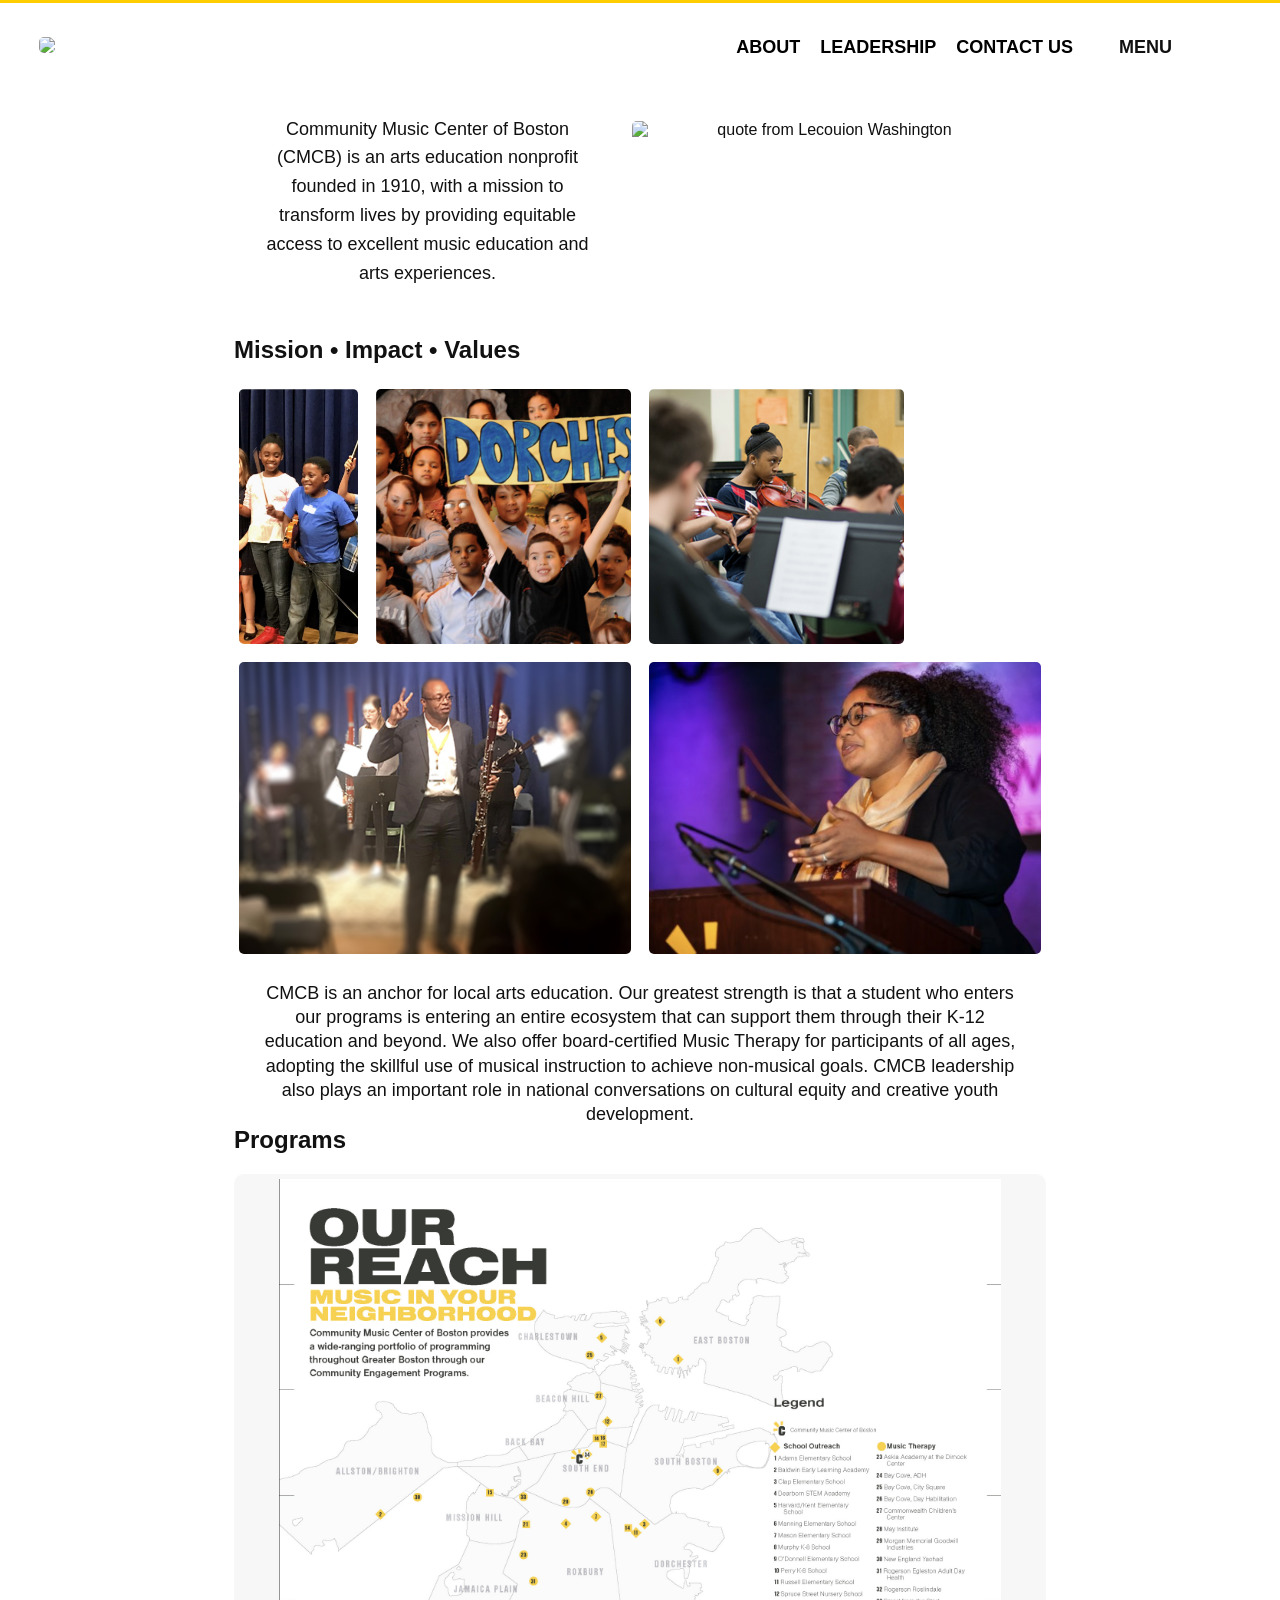
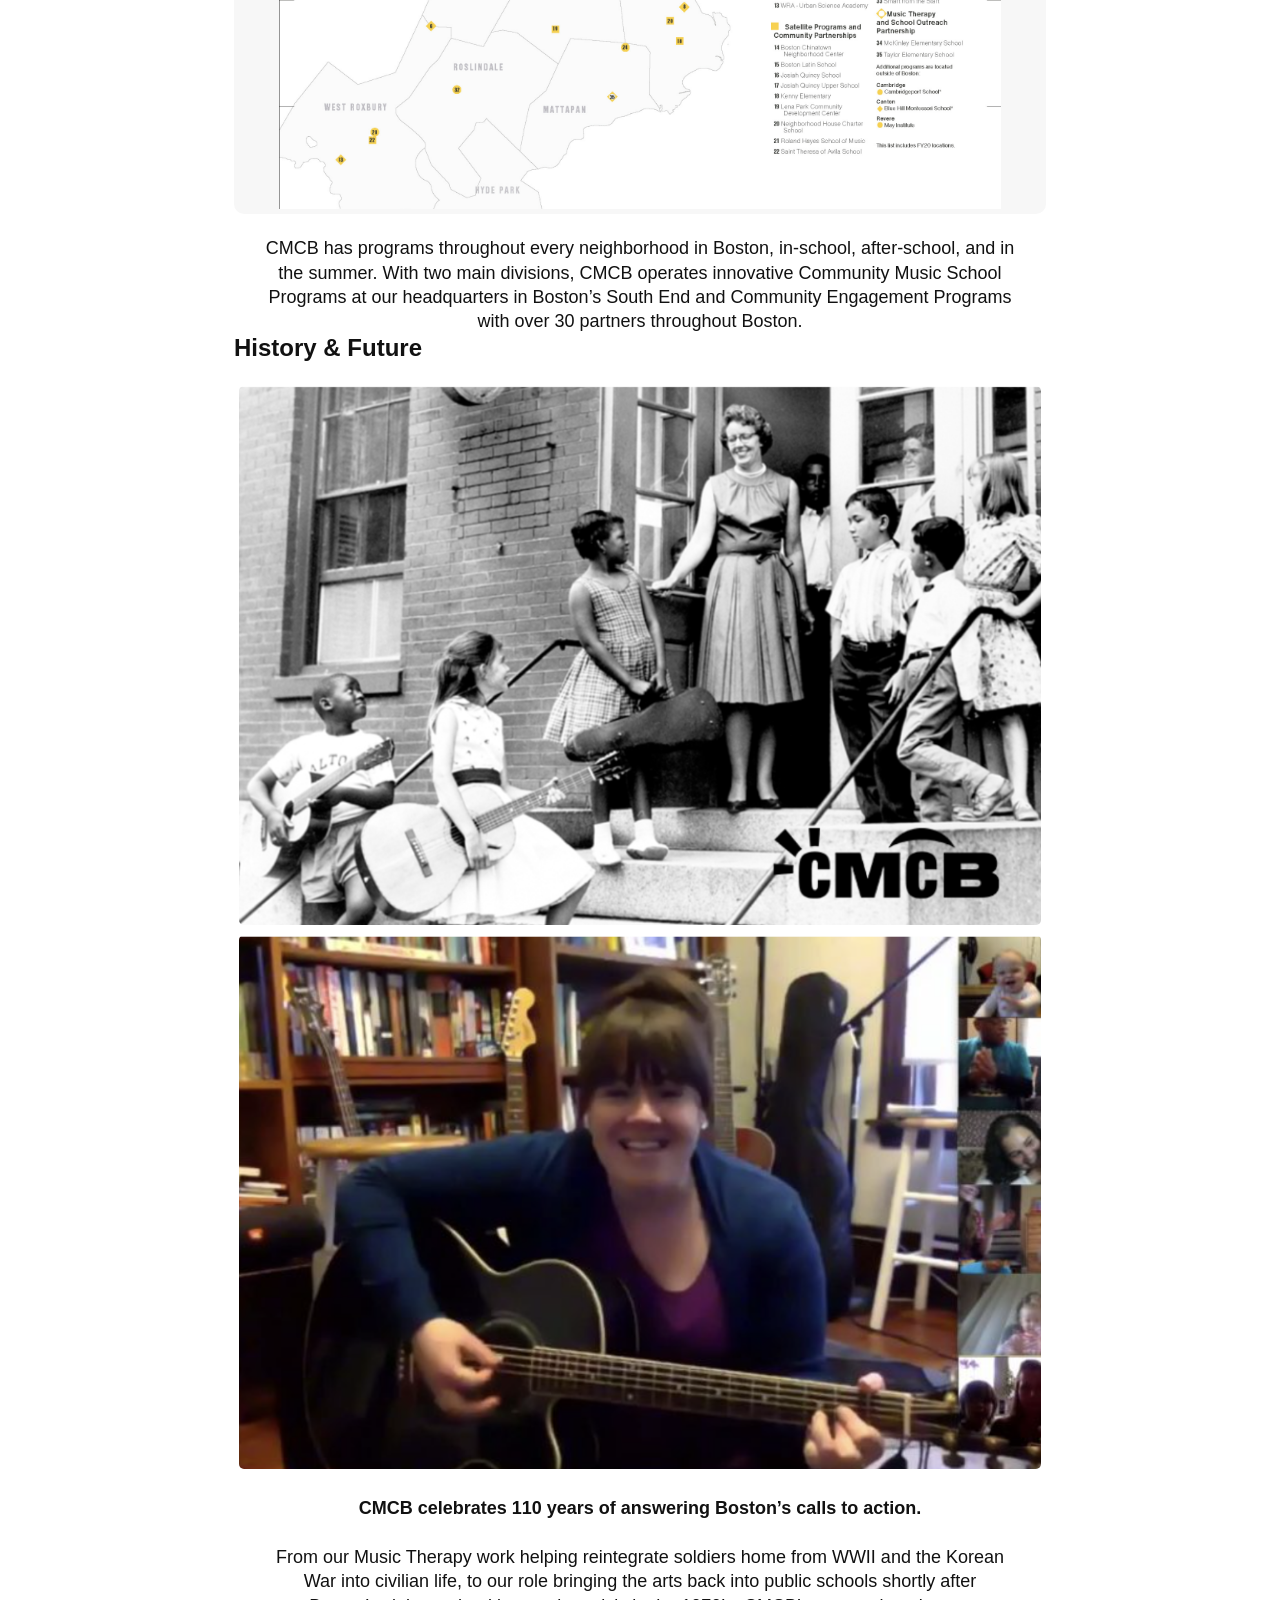
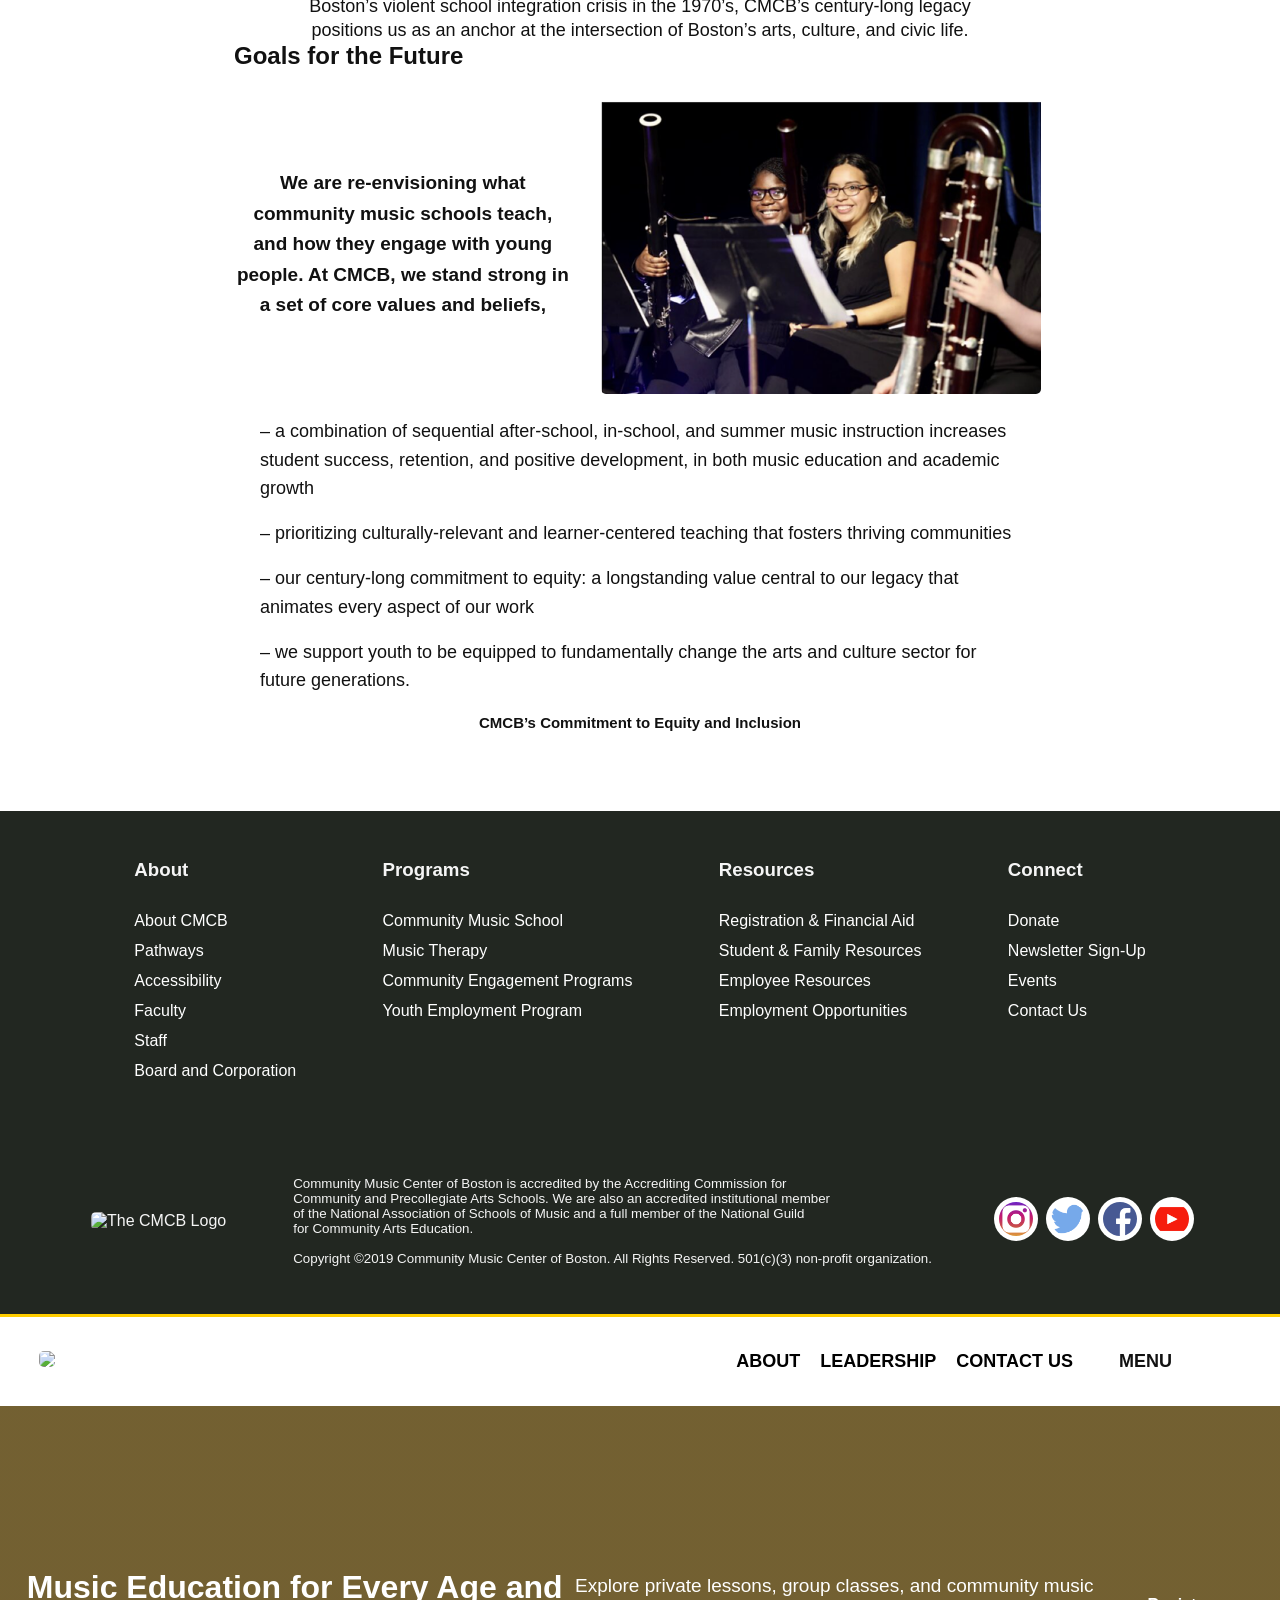
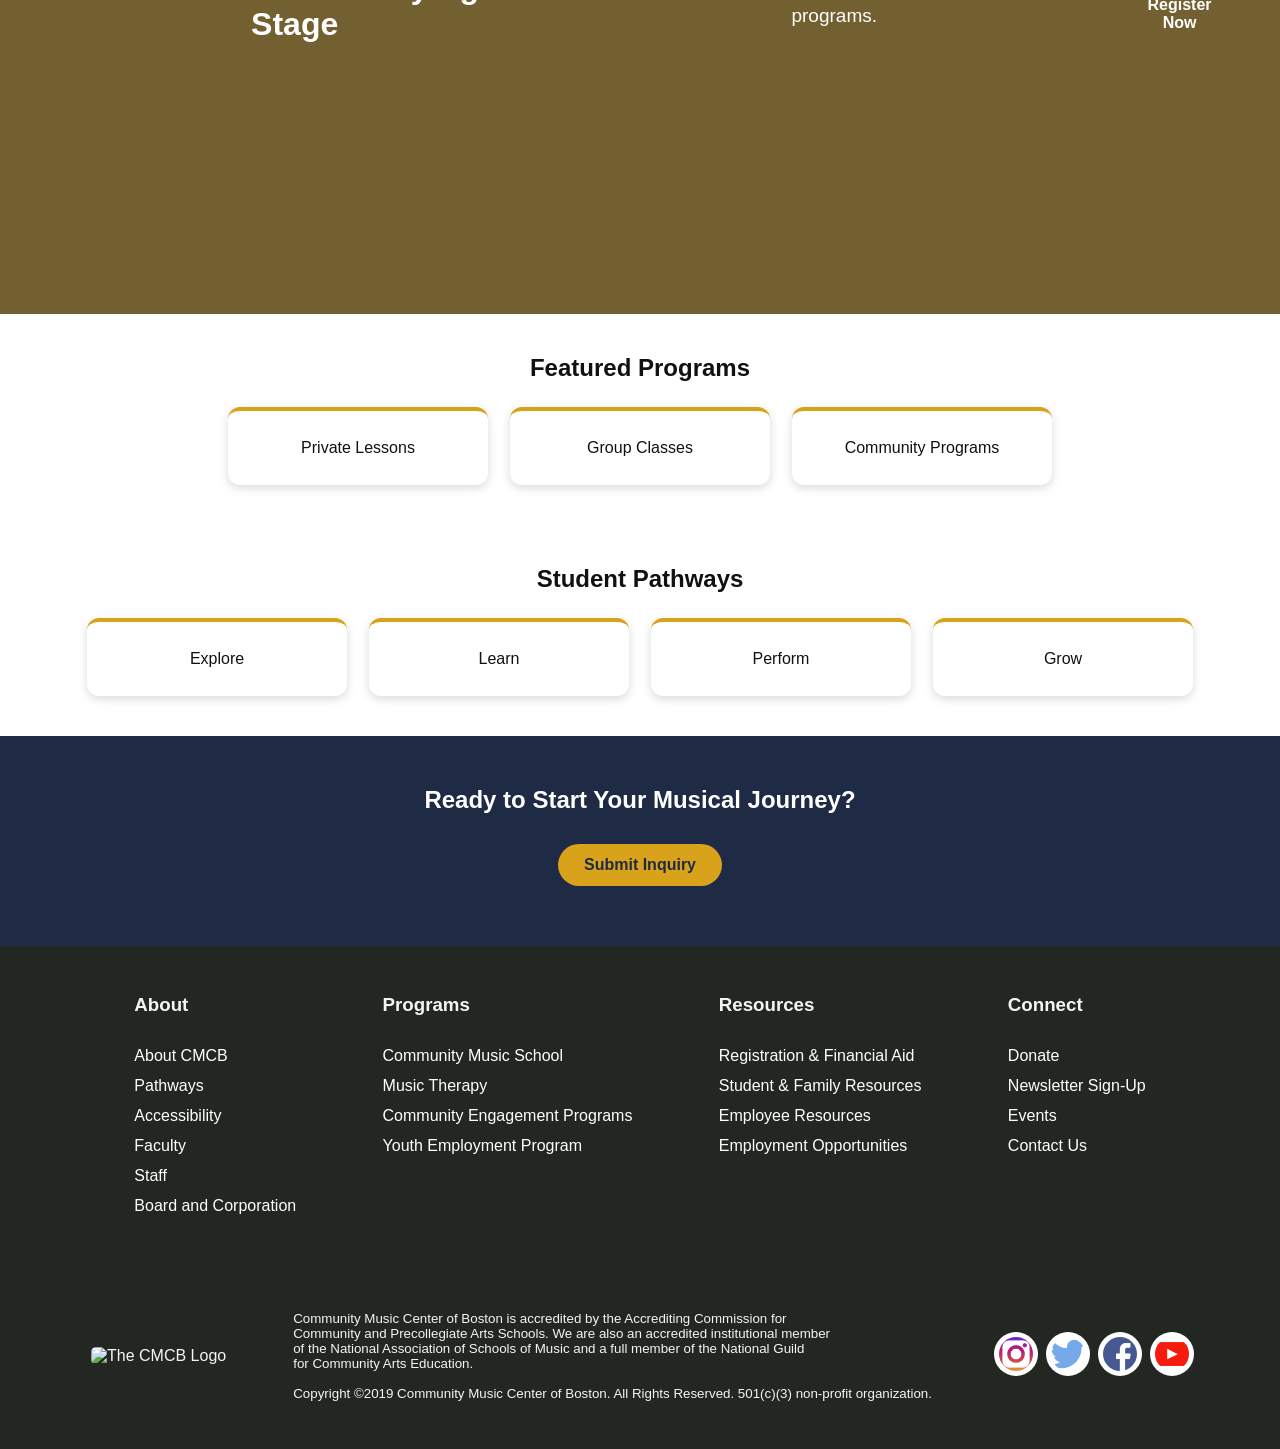
==== commit 60ec50e6: "updating image paths for about page" ====
--- a/about.html
+++ b/about.html
@@ -43,15 +43,15 @@
 
 
       <div class="mission-grid">
-        <div class=""><img src="C:\Users\kajal\OneDrive\Desktop\VS Code CMCB About Page\CMCB grid image1.png"
+        <div class=""><img src="VS Code CMCB About Page\CMCB grid image1.png"
             alt="Community event" /></div>
-        <div class="small"><img src="C:\Users\kajal\OneDrive\Desktop\VS Code CMCB About Page\CMCB grid image2.png"
+        <div class="small"><img src="VS Code CMCB About Page\CMCB grid image2.png"
             alt="Group of students" /></div>
-        <div class="small"><img src="C:\Users\kajal\OneDrive\Desktop\VS Code CMCB About Page\CMCB grid image3.png"
+        <div class="small"><img src="VS Code CMCB About Page\CMCB grid image3.png"
             alt="Music class" /></div>
-        <div class="wide"><img src="C:\Users\kajal\OneDrive\Desktop\VS Code CMCB About Page\CMCB grid image4.png"
+        <div class="wide"><img src="VS Code CMCB About Page\CMCB grid image4.png"
             alt="Speaking event" /></div>
-        <div class="wide"><img src="C:\Users\kajal\OneDrive\Desktop\VS Code CMCB About Page\CMCB grid image5.png"
+        <div class="wide"><img src="VS Code CMCB About Page\CMCB grid image5.png"
             alt="Musician performing" /></div>
       </div>
 
@@ -68,7 +68,7 @@
       <h2>Programs</h2>
 
       <div class="poster-wrap">
-        <img src="C:\Users\kajal\OneDrive\Desktop\VS Code CMCB About Page\CMCB our reach.png"
+        <img src="VS Code CMCB About Page\CMCB our reach.png"
           alt="Programs poster map" />
       </div>
 
@@ -83,9 +83,9 @@
       <h2>History & Future</h2>
 
       <div class="history-grid">
-        <div class="img-card"><img src="C:\Users\kajal\OneDrive\Desktop\VS Code CMCB About Page\CMCB then.png"
+        <div class="img-card"><img src="VS Code CMCB About Page\CMCB then.png"
             alt="Historic CMCB image" /></div>
-        <div class="img-card"><img src="C:\Users\kajal\OneDrive\Desktop\VS Code CMCB About Page\CMCB now.png"
+        <div class="img-card"><img src="VS Code CMCB About Page\CMCB now.png"
             alt="Modern music student" /></div>
       </div>
 
@@ -115,7 +115,7 @@
         </div>
 
         <div class="future-image">
-          <img src="C:\Users\kajal\OneDrive\Desktop\VS Code CMCB About Page\CMCB students.png"
+          <img src="VS Code CMCB About Page\CMCB students.png"
             alt="Students with instruments" />
         </div>
       </div>
@@ -178,4 +178,4 @@
   <footer-component></footer-component>
 </body>
 
-</html>+</html>
--- a/common.css
+++ b/common.css
@@ -27,6 +27,7 @@
 
 #nav-btns {
   display: flex;
+  align-items: center;
 }
 
 .nav a {
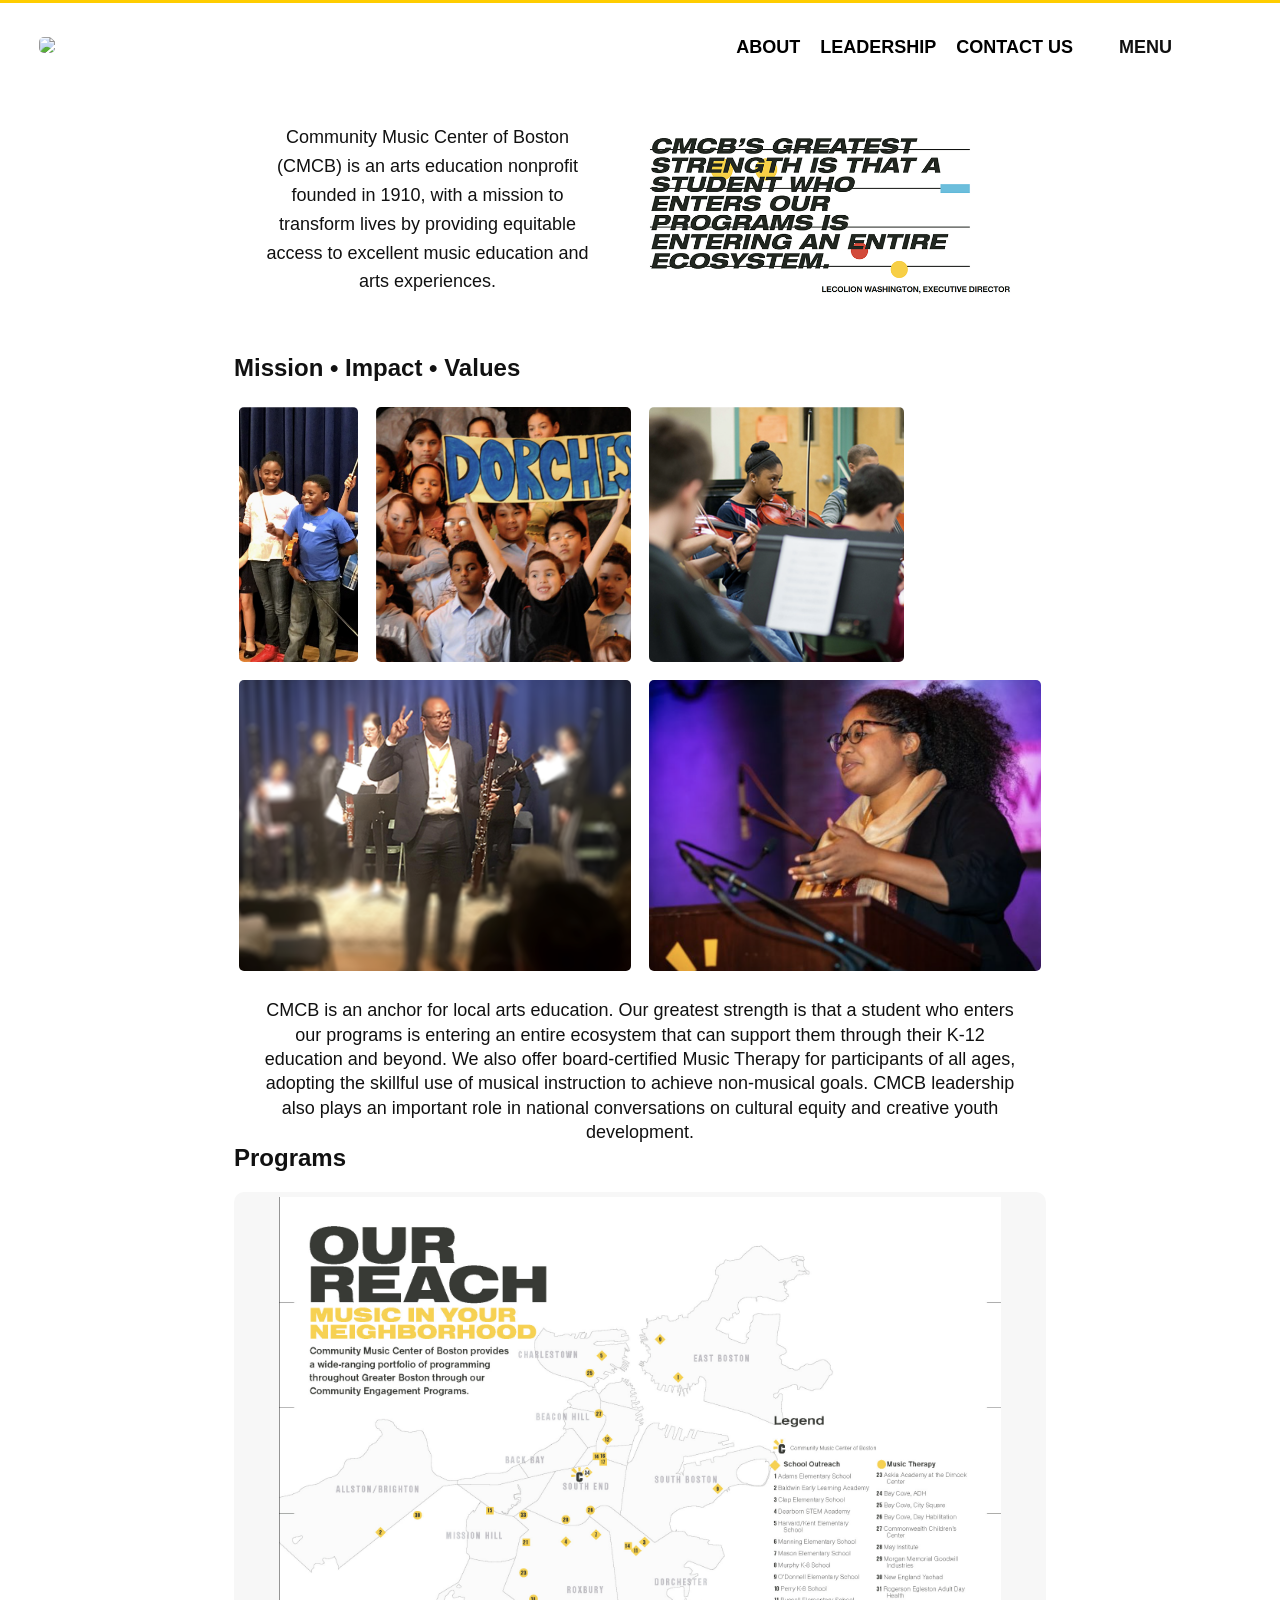
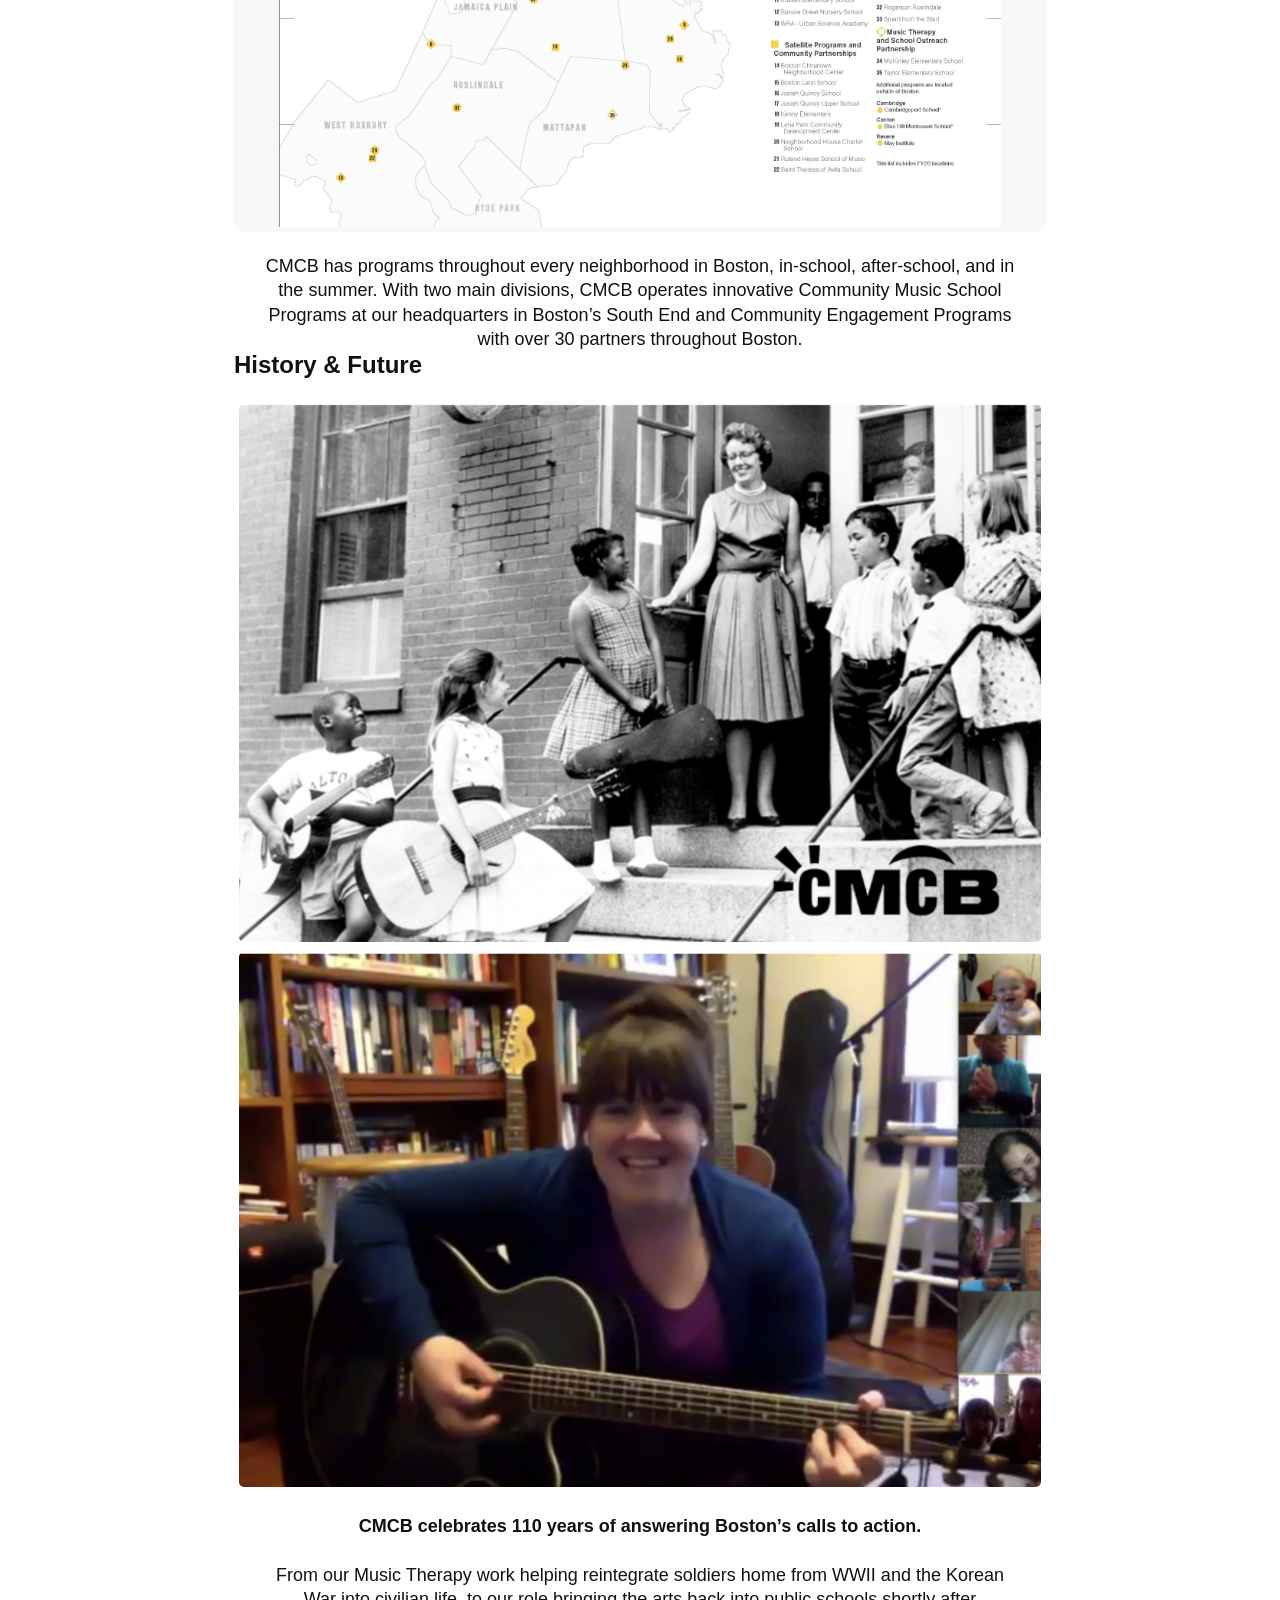
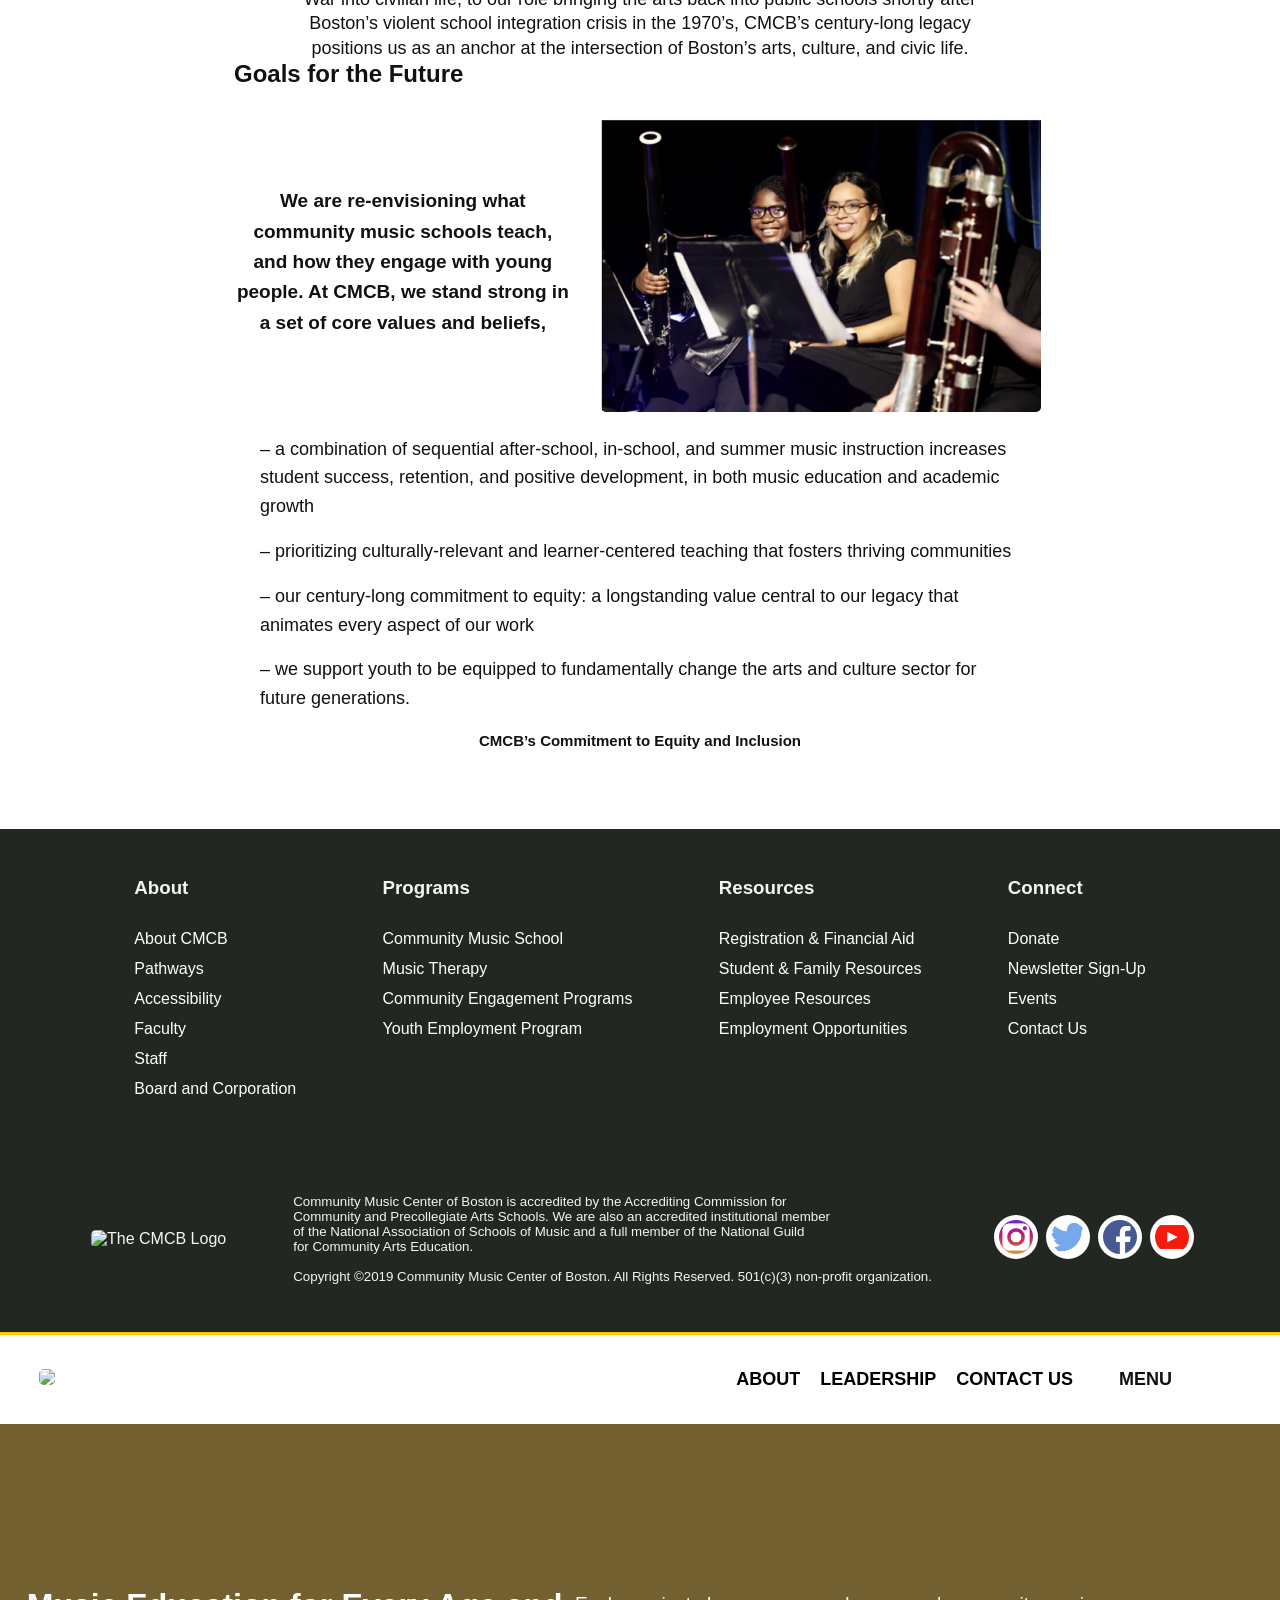
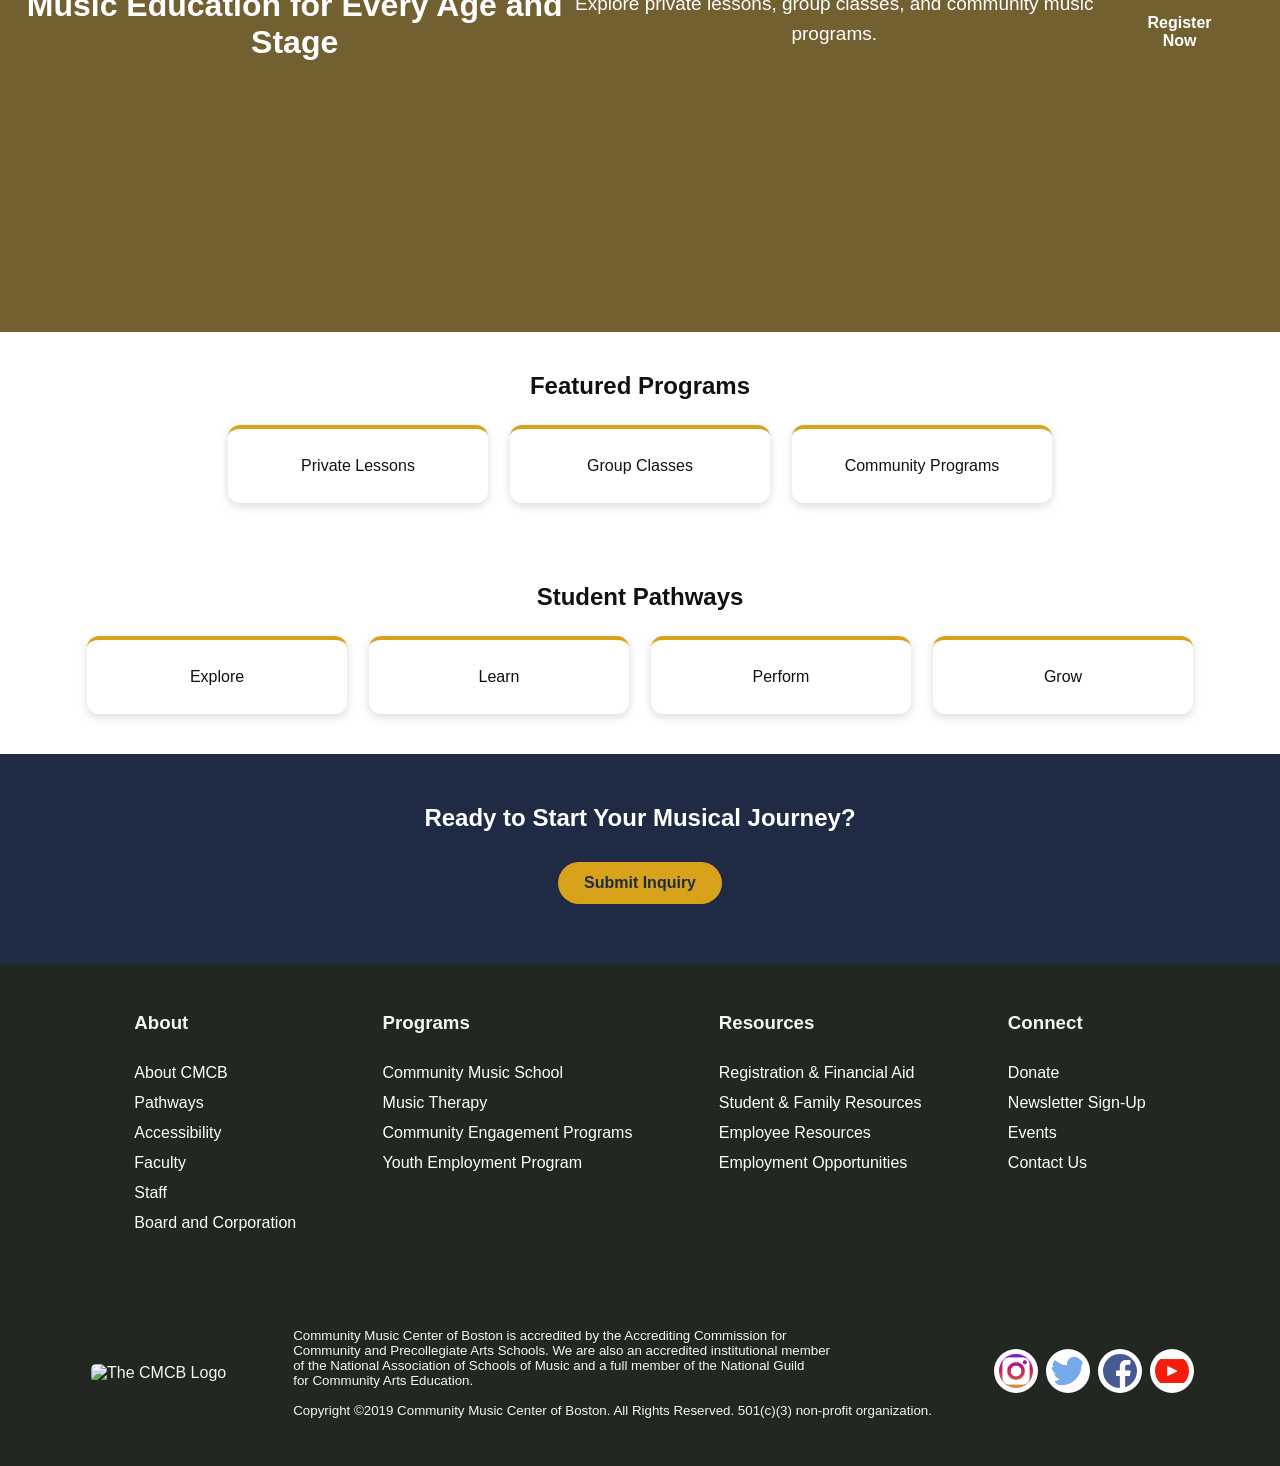
==== commit e43eb6c1: "fixed another image path" ====
--- a/about.html
+++ b/about.html
@@ -32,7 +32,7 @@
           </p>
         </div>
         <div class="image-quote">
-          <div class="img-card"><img src="C:\Users\kajal\OneDrive\Desktop\VS Code CMCB About Page\CMCB_quote.png"
+          <div class="img-card"><img src="VS Code CMCB About Page\CMCB_quote.png"
               alt="quote from Lecouion Washington" /></div>
 
         </div>
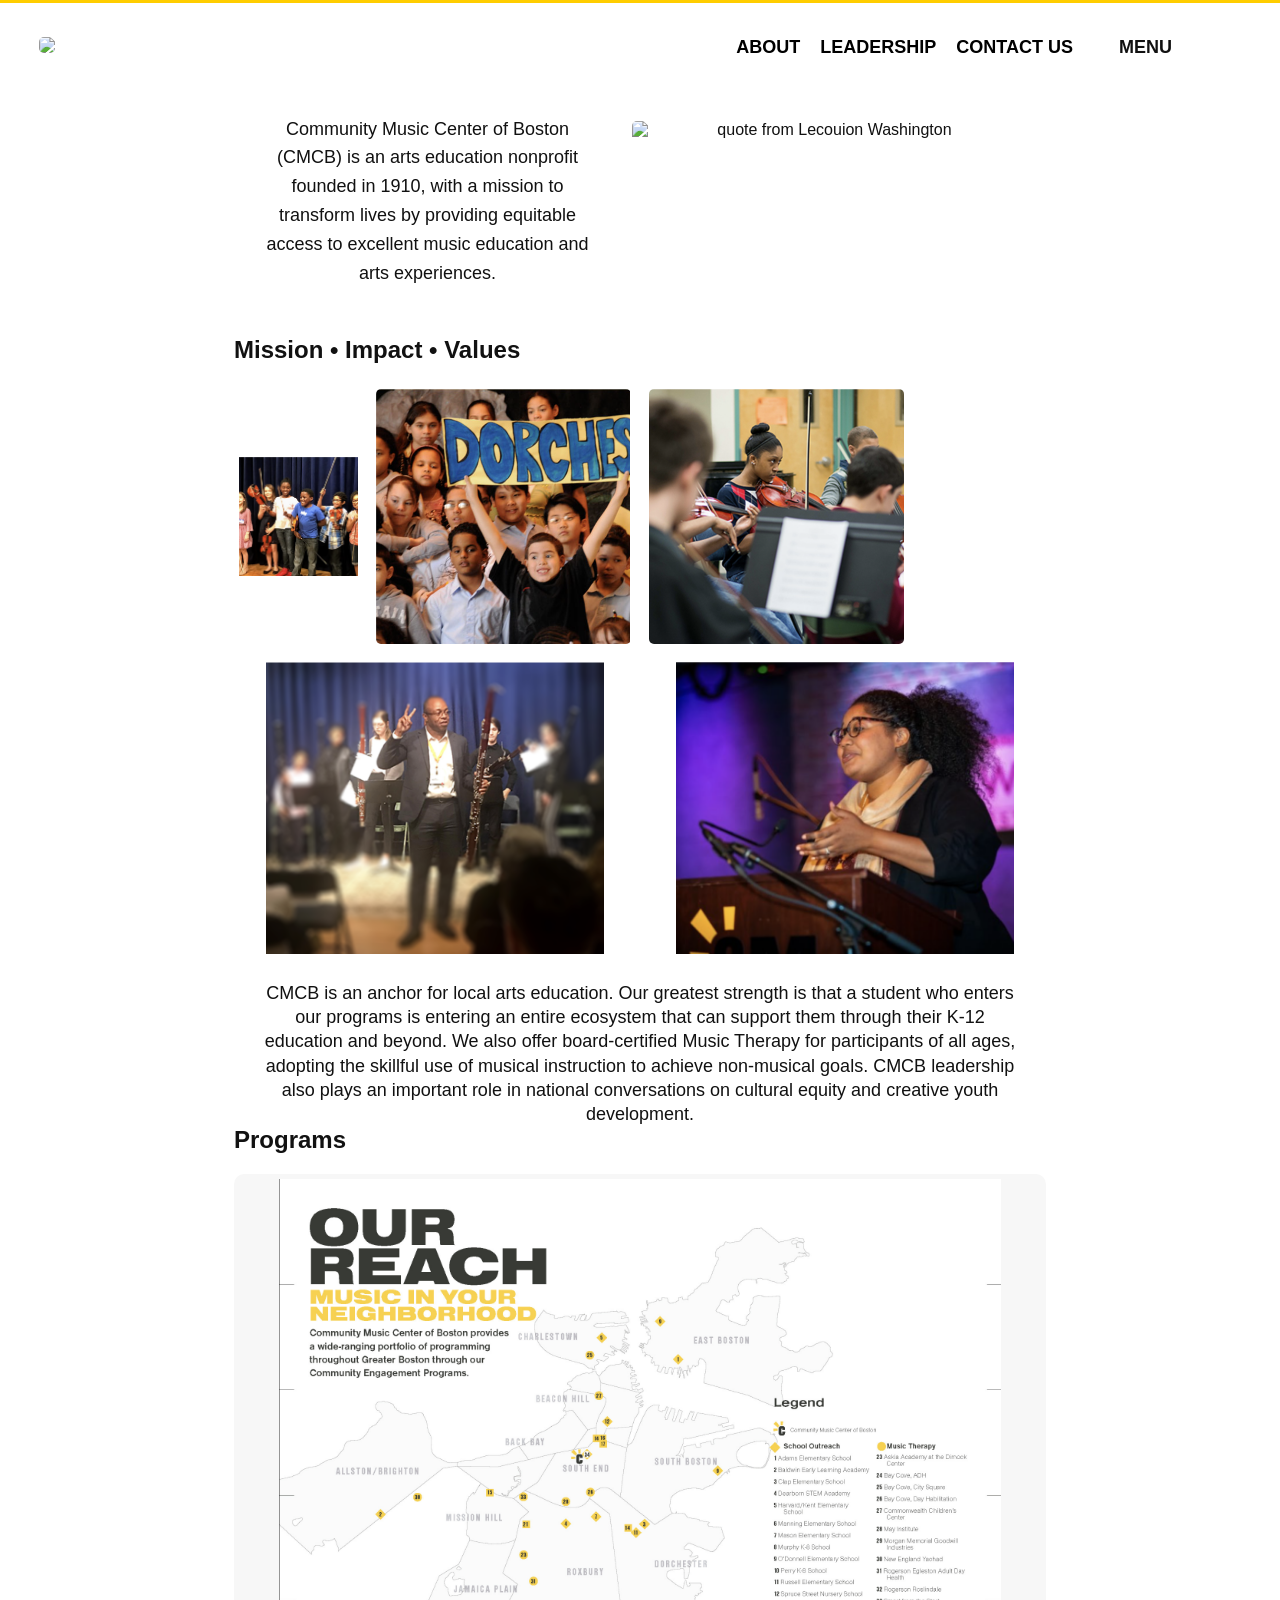
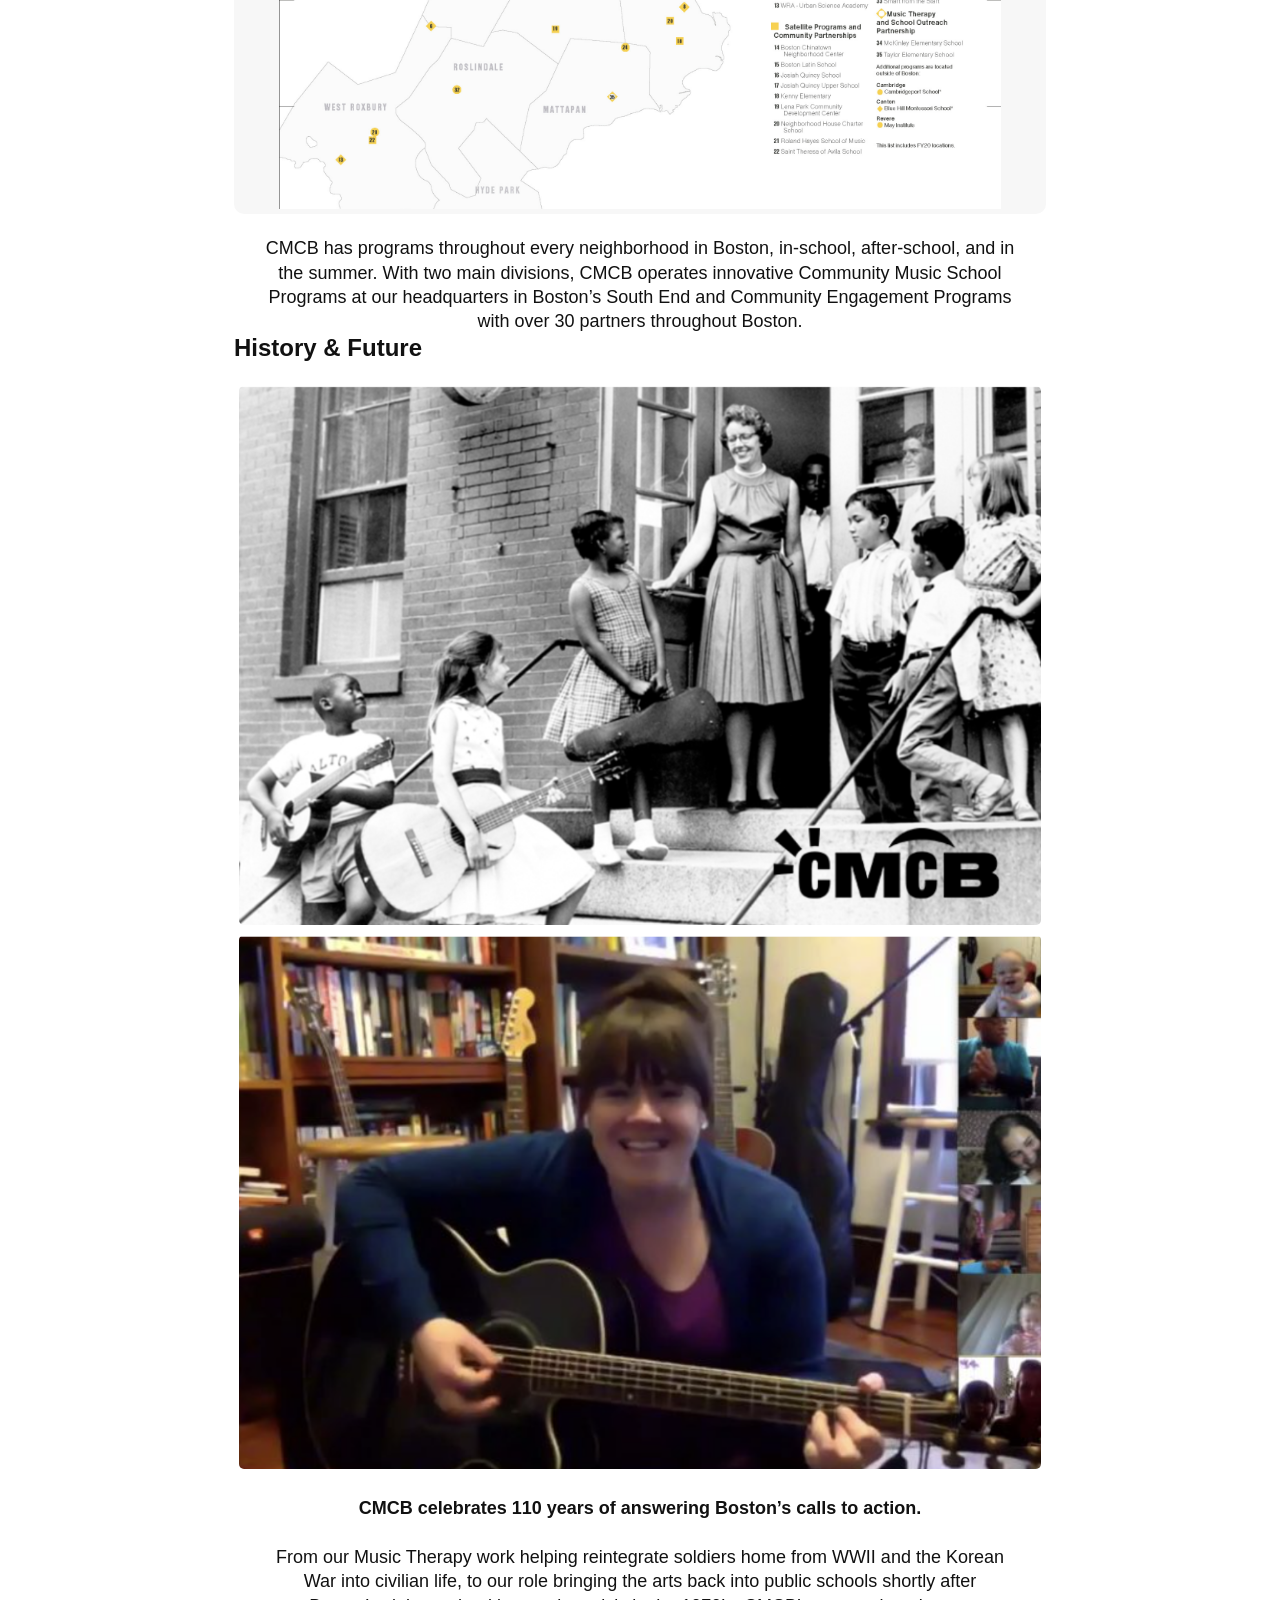
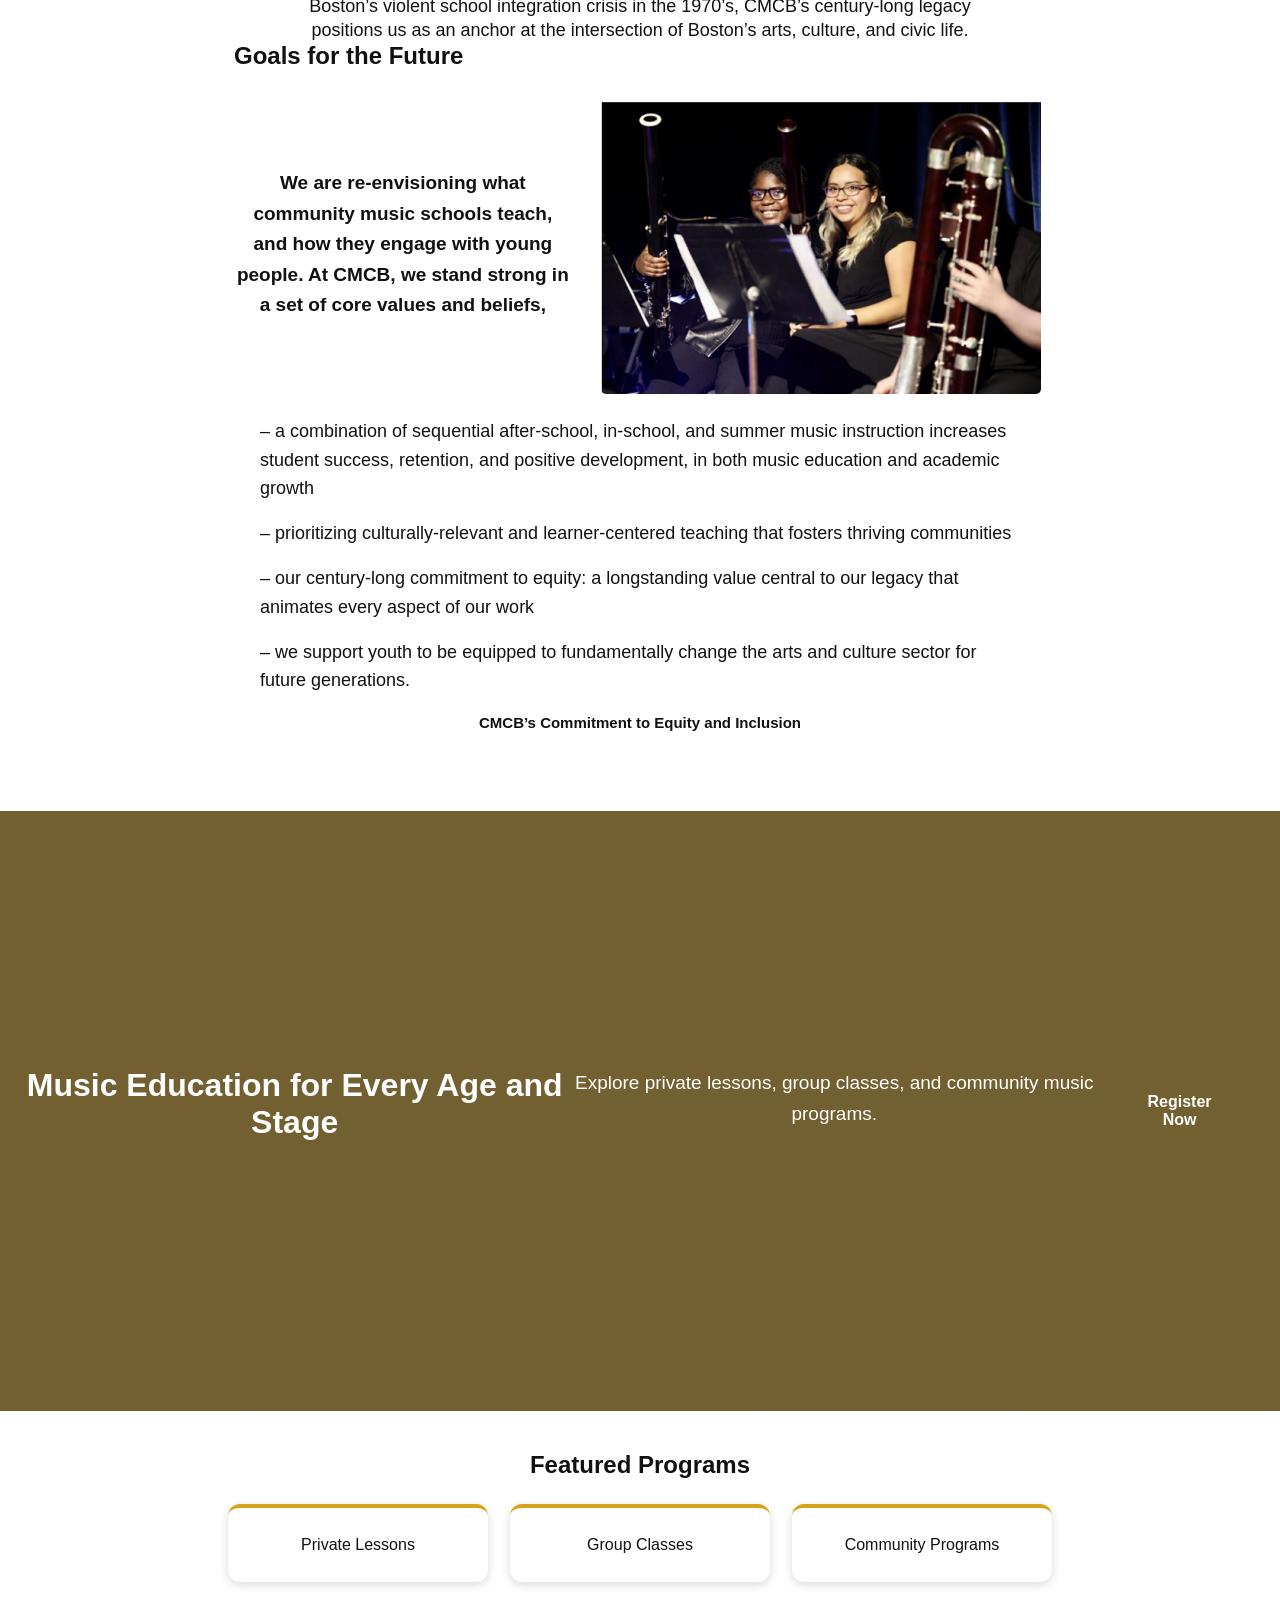
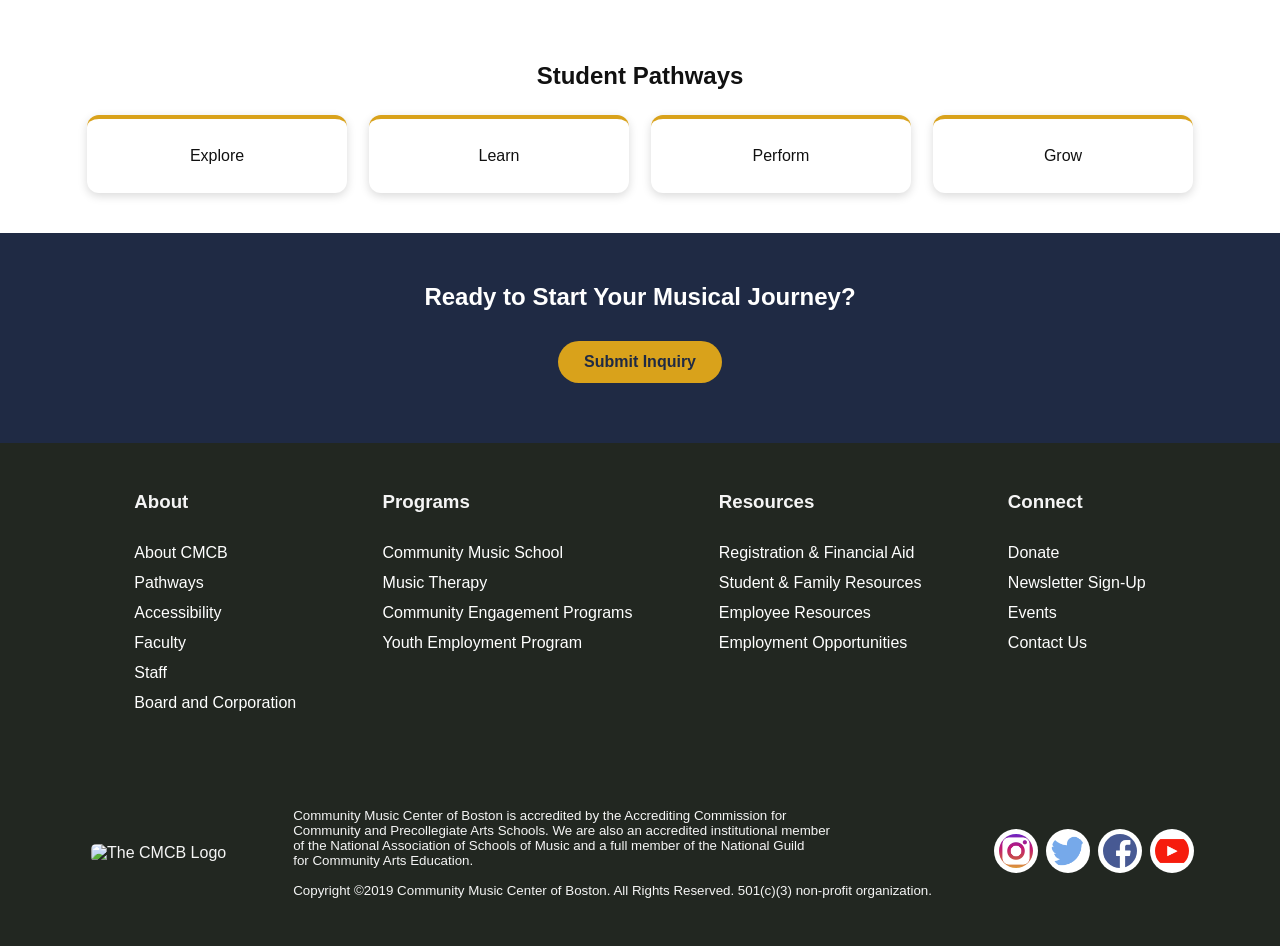
==== commit 1fef1878: "merged about pages" ====
--- a/about.html
+++ b/about.html
@@ -32,7 +32,7 @@
           </p>
         </div>
         <div class="image-quote">
-          <div class="img-card"><img src="VS Code CMCB About Page\CMCB_quote.png"
+          <div class="img-card"><img src="C:\Users\kajal\OneDrive\Desktop\VS Code CMCB About Page\CMCB_quote.png"
               alt="quote from Lecouion Washington" /></div>
 
         </div>
@@ -43,16 +43,11 @@
 
 
       <div class="mission-grid">
-        <div class=""><img src="VS Code CMCB About Page\CMCB grid image1.png"
-            alt="Community event" /></div>
-        <div class="small"><img src="VS Code CMCB About Page\CMCB grid image2.png"
-            alt="Group of students" /></div>
-        <div class="small"><img src="VS Code CMCB About Page\CMCB grid image3.png"
-            alt="Music class" /></div>
-        <div class="wide"><img src="VS Code CMCB About Page\CMCB grid image4.png"
-            alt="Speaking event" /></div>
-        <div class="wide"><img src="VS Code CMCB About Page\CMCB grid image5.png"
-            alt="Musician performing" /></div>
+        <div class=""><img src="VS Code CMCB About Page\CMCB grid image1.png" alt="Community event" /></div>
+        <div class="small"><img src="VS Code CMCB About Page\CMCB grid image2.png" alt="Group of students" /></div>
+        <div class="small"><img src="VS Code CMCB About Page\CMCB grid image3.png" alt="Music class" /></div>
+        <div class="wide"><img src="VS Code CMCB About Page\CMCB grid image4.png" alt="Speaking event" /></div>
+        <div class="wide"><img src="VS Code CMCB About Page\CMCB grid image5.png" alt="Musician performing" /></div>
       </div>
 
       <p class="center-paragraph">
@@ -68,8 +63,7 @@
       <h2>Programs</h2>
 
       <div class="poster-wrap">
-        <img src="VS Code CMCB About Page\CMCB our reach.png"
-          alt="Programs poster map" />
+        <img src="VS Code CMCB About Page\CMCB our reach.png" alt="Programs poster map" />
       </div>
 
       <p class="center-paragraph">
@@ -83,10 +77,8 @@
       <h2>History & Future</h2>
 
       <div class="history-grid">
-        <div class="img-card"><img src="VS Code CMCB About Page\CMCB then.png"
-            alt="Historic CMCB image" /></div>
-        <div class="img-card"><img src="VS Code CMCB About Page\CMCB now.png"
-            alt="Modern music student" /></div>
+        <div class="img-card"><img src="VS Code CMCB About Page\CMCB then.png" alt="Historic CMCB image" /></div>
+        <div class="img-card"><img src="VS Code CMCB About Page\CMCB now.png" alt="Modern music student" /></div>
       </div>
 
       <p class="center-bold">
@@ -115,8 +107,7 @@
         </div>
 
         <div class="future-image">
-          <img src="VS Code CMCB About Page\CMCB students.png"
-            alt="Students with instruments" />
+          <img src="VS Code CMCB About Page\CMCB students.png" alt="Students with instruments" />
         </div>
       </div>
 
@@ -132,16 +123,6 @@
       </div>
     </section>
   </main>
-  <footer-component></footer-component>
-
-</body>
-
-
-
-
-<body>
-
-  <header-component></header-component>
 
   <header class="hero">
     <h2>Music Education for Every Age and Stage</h2>
@@ -178,4 +159,4 @@
   <footer-component></footer-component>
 </body>
 
-</html>
+</html>
--- a/about.css
+++ b/about.css
@@ -364,7 +364,7 @@
   width: 100%;
   height: 100%;
   display: block;
-  object-fit: cover;
+  object-fit: contain;
 }
 
 .mission-grid .small img {
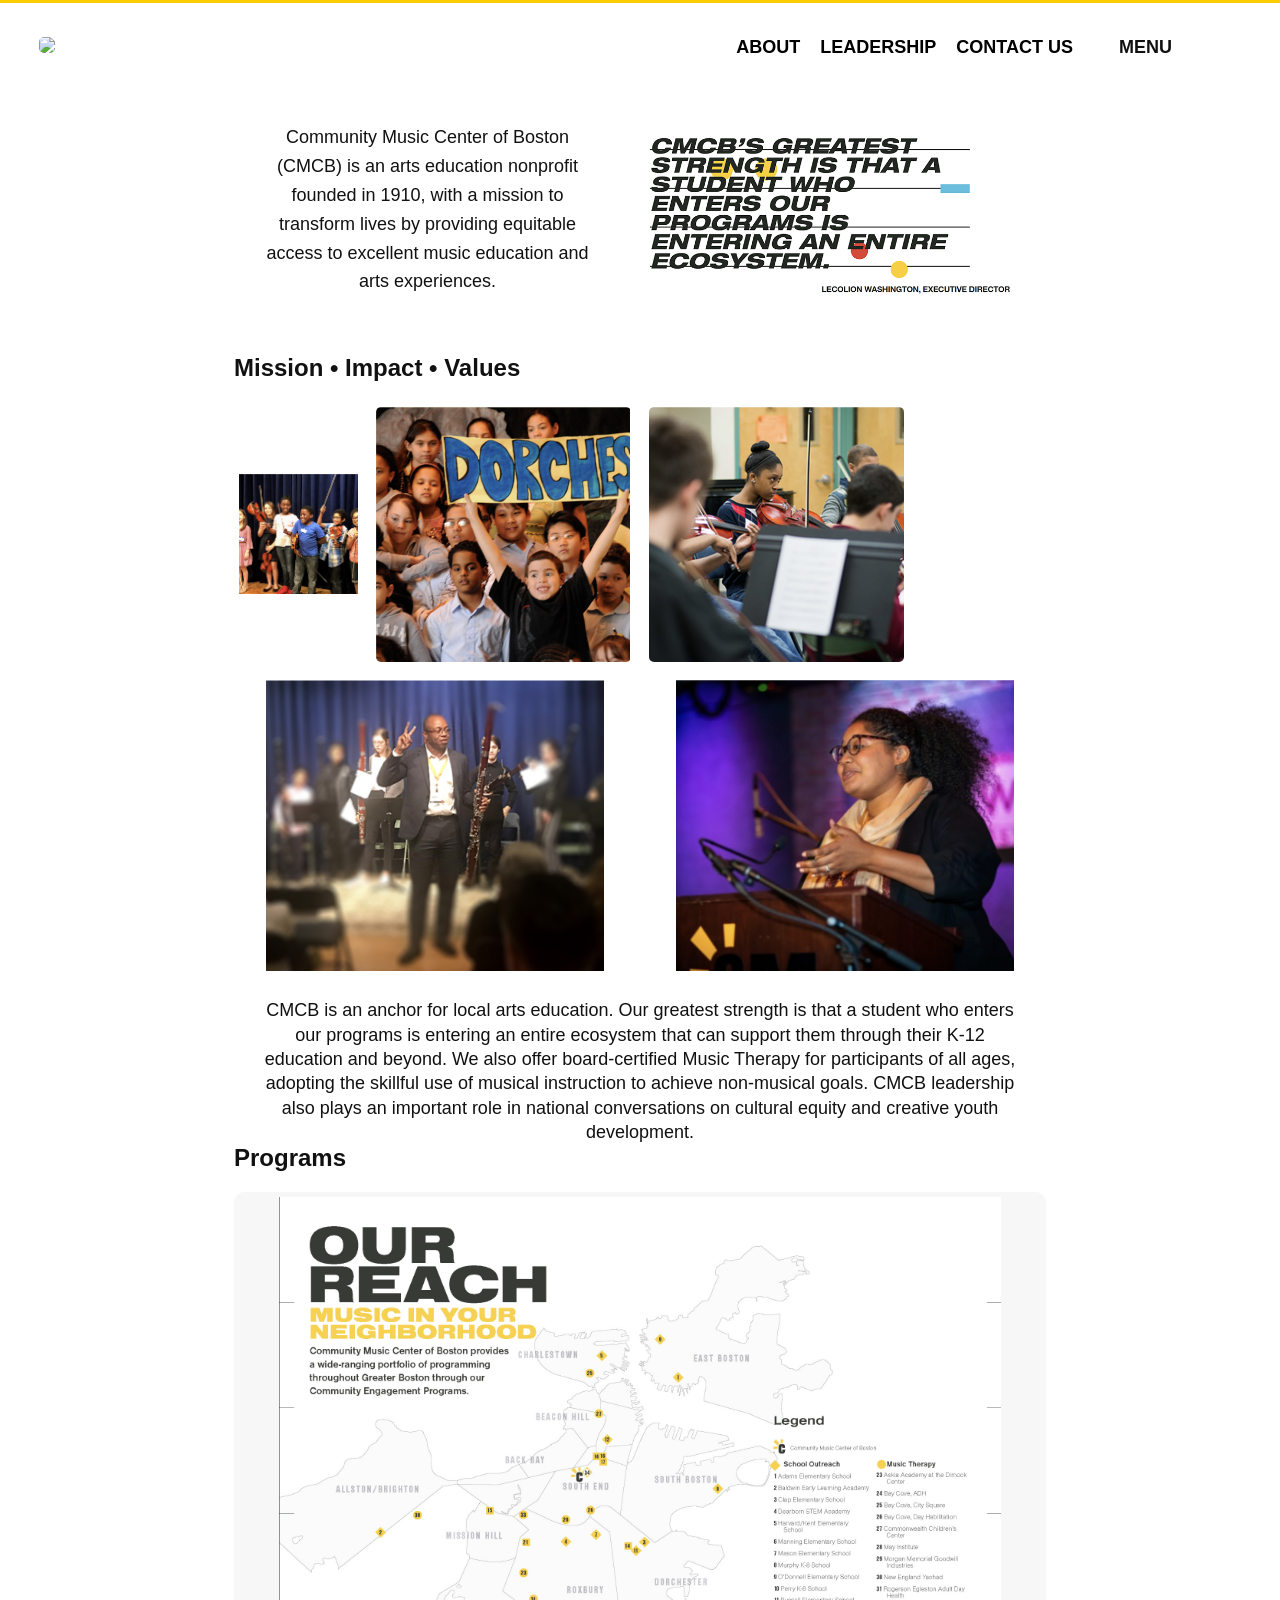
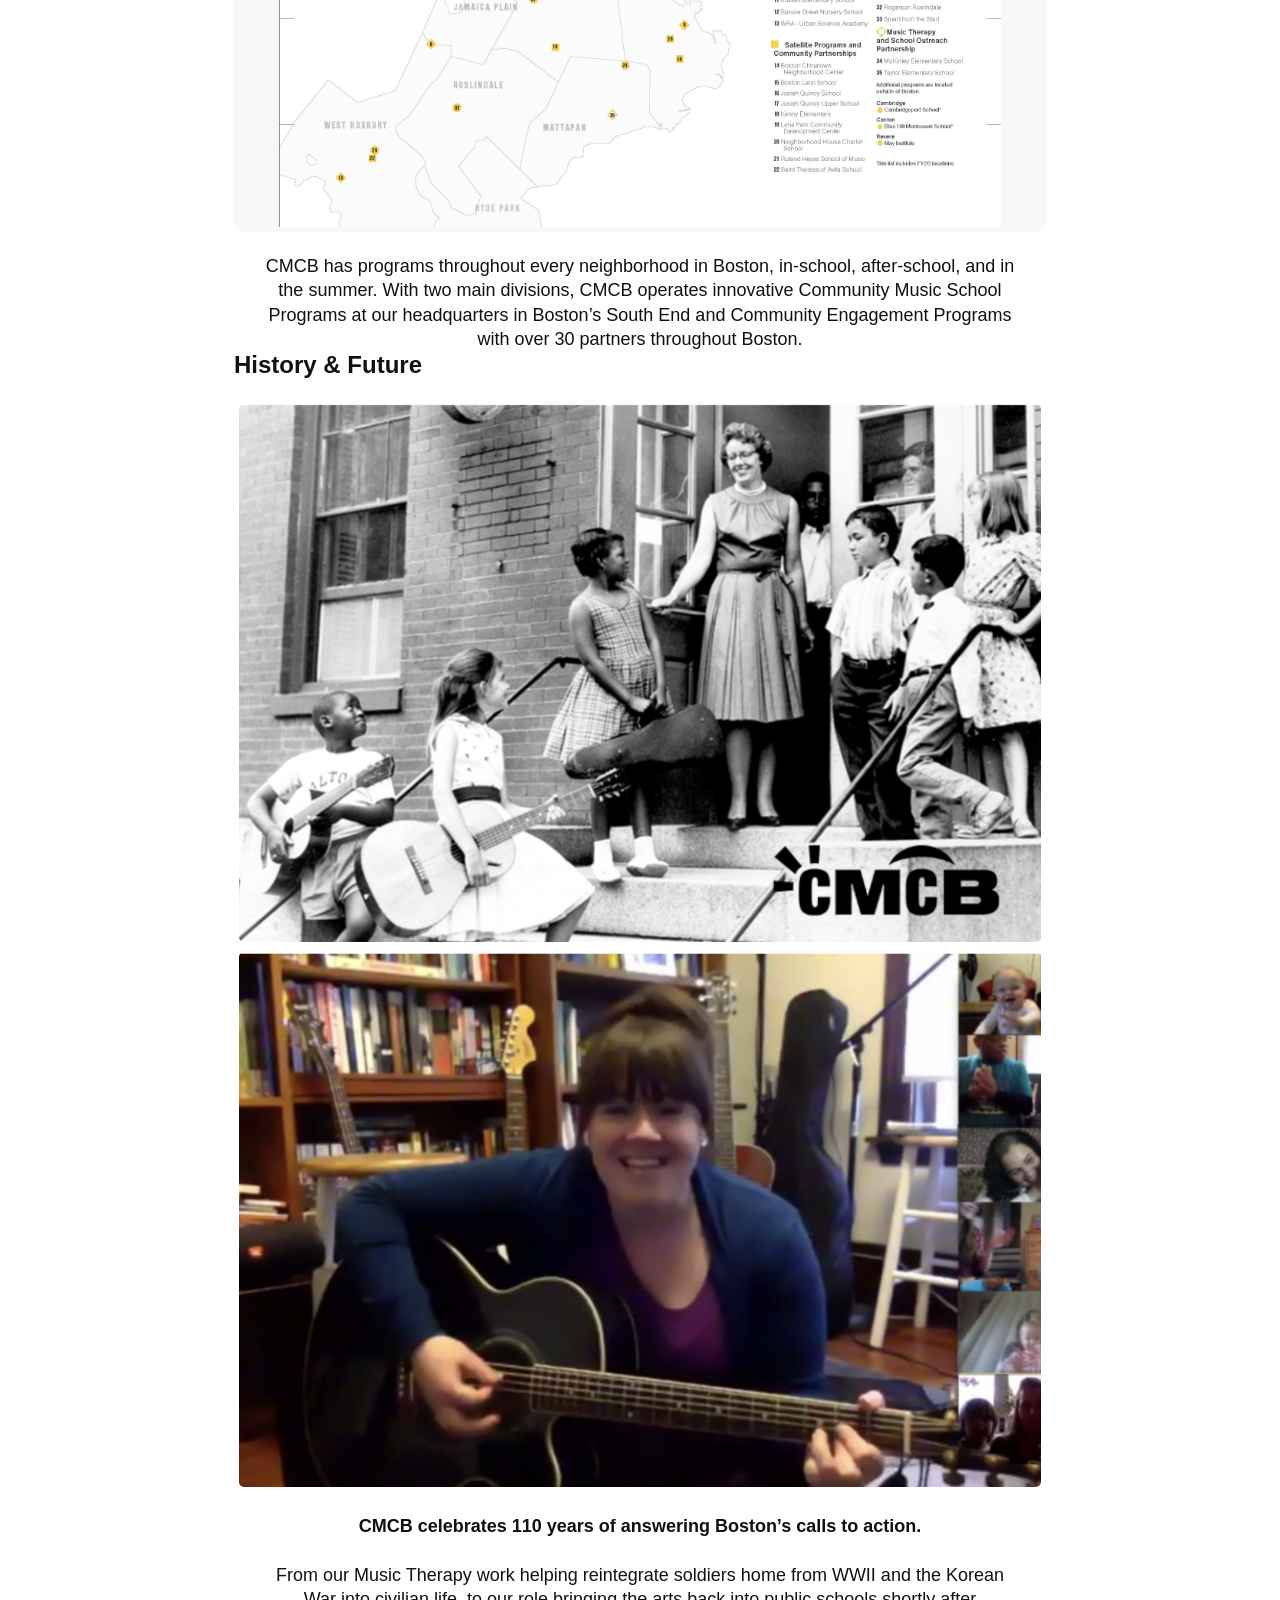
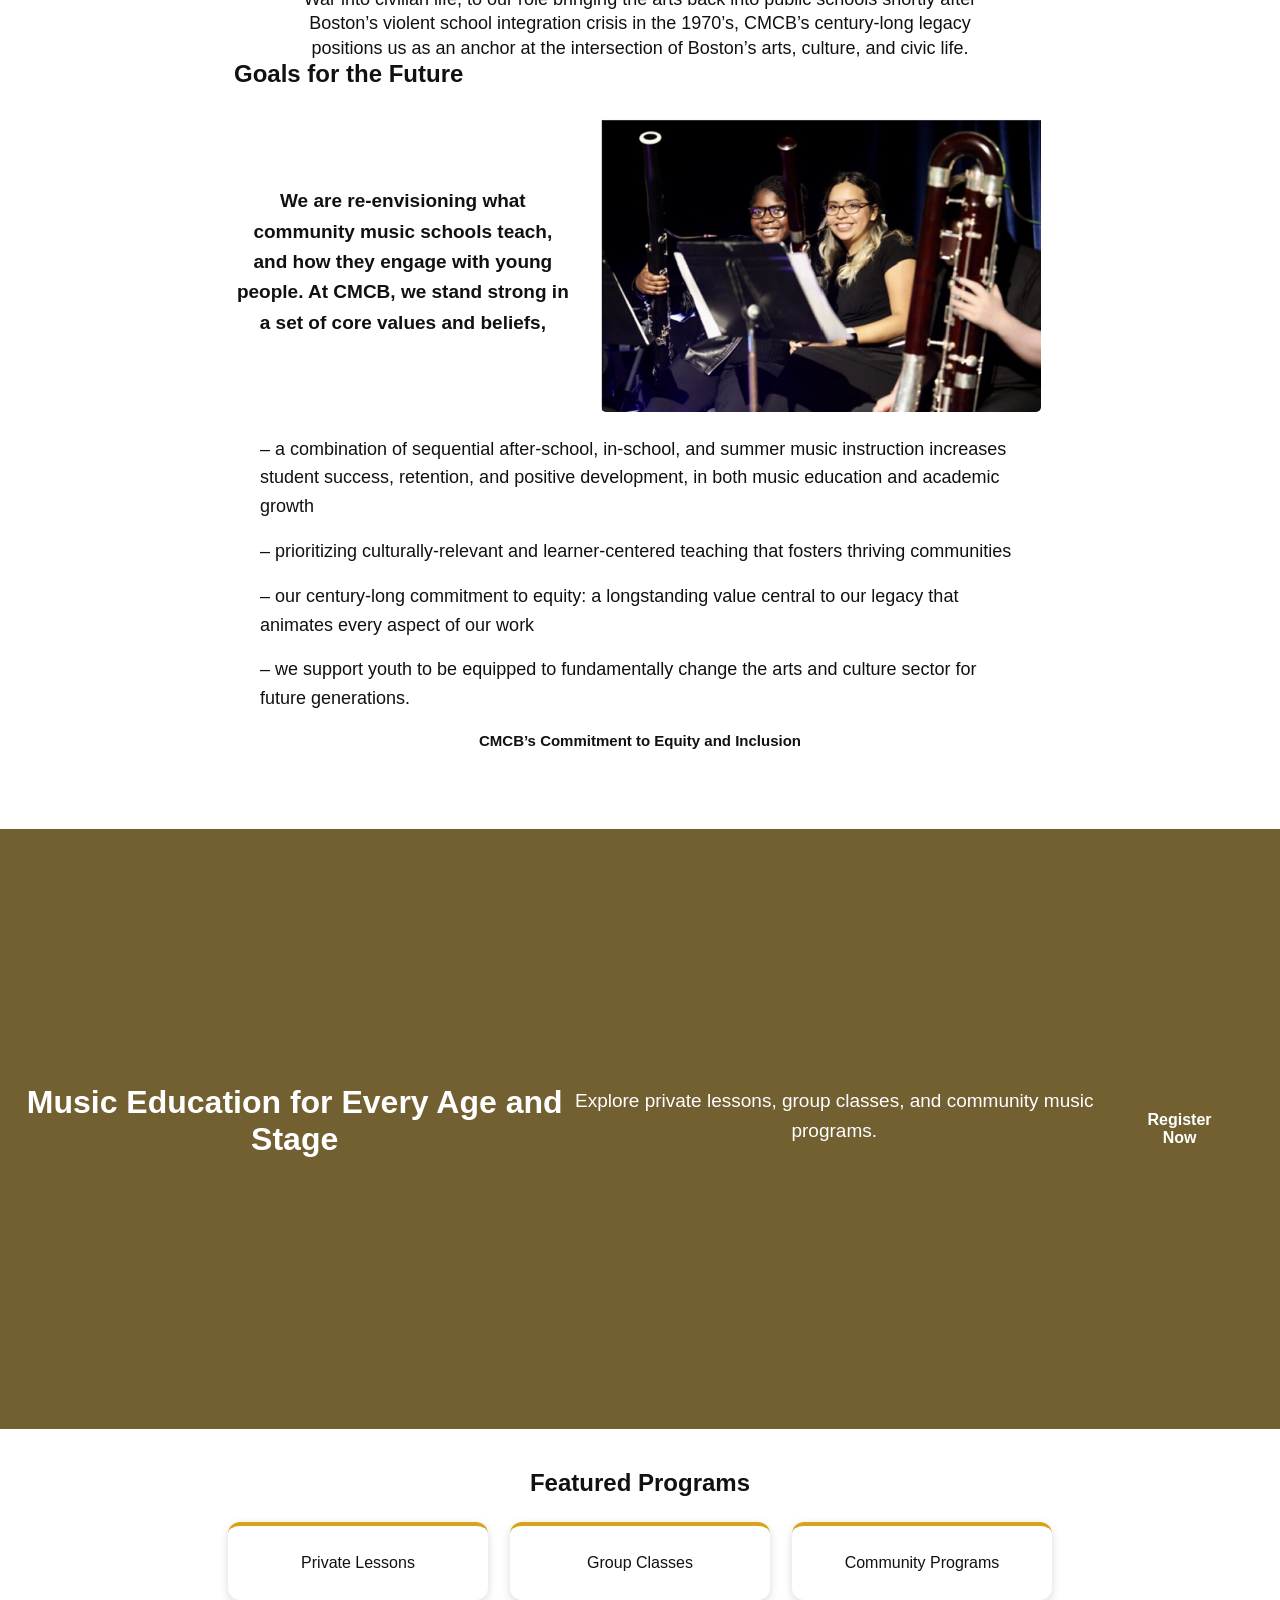
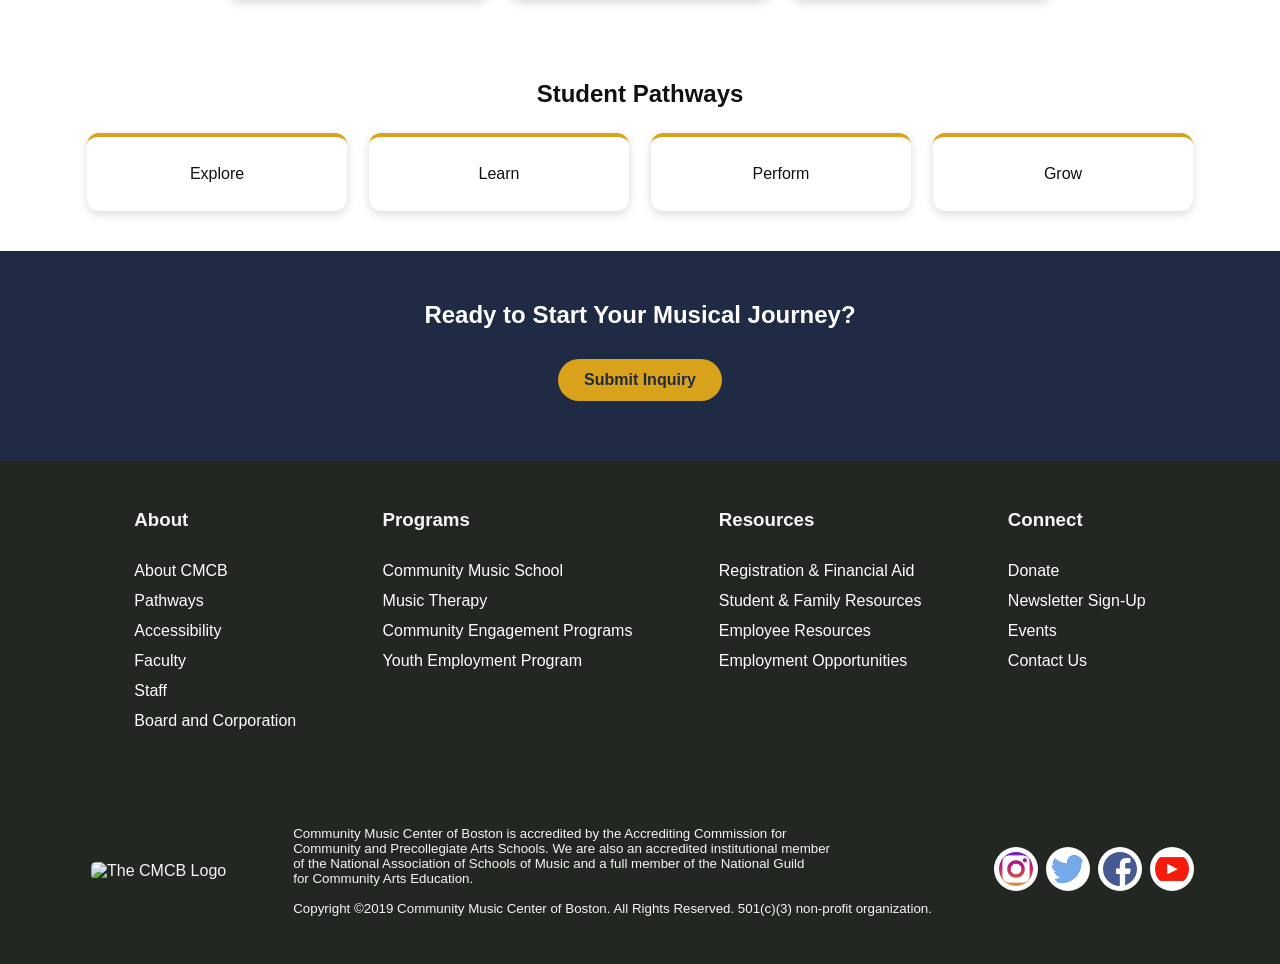
==== commit 87ffd587: "Merge branch 'main' of https://github.com/ceenotes1/Capstone-Project" ====
--- a/about.html
+++ b/about.html
@@ -32,7 +32,7 @@
           </p>
         </div>
         <div class="image-quote">
-          <div class="img-card"><img src="C:\Users\kajal\OneDrive\Desktop\VS Code CMCB About Page\CMCB_quote.png"
+          <div class="img-card"><img src="VS Code CMCB About Page\CMCB_quote.png"
               alt="quote from Lecouion Washington" /></div>
 
         </div>
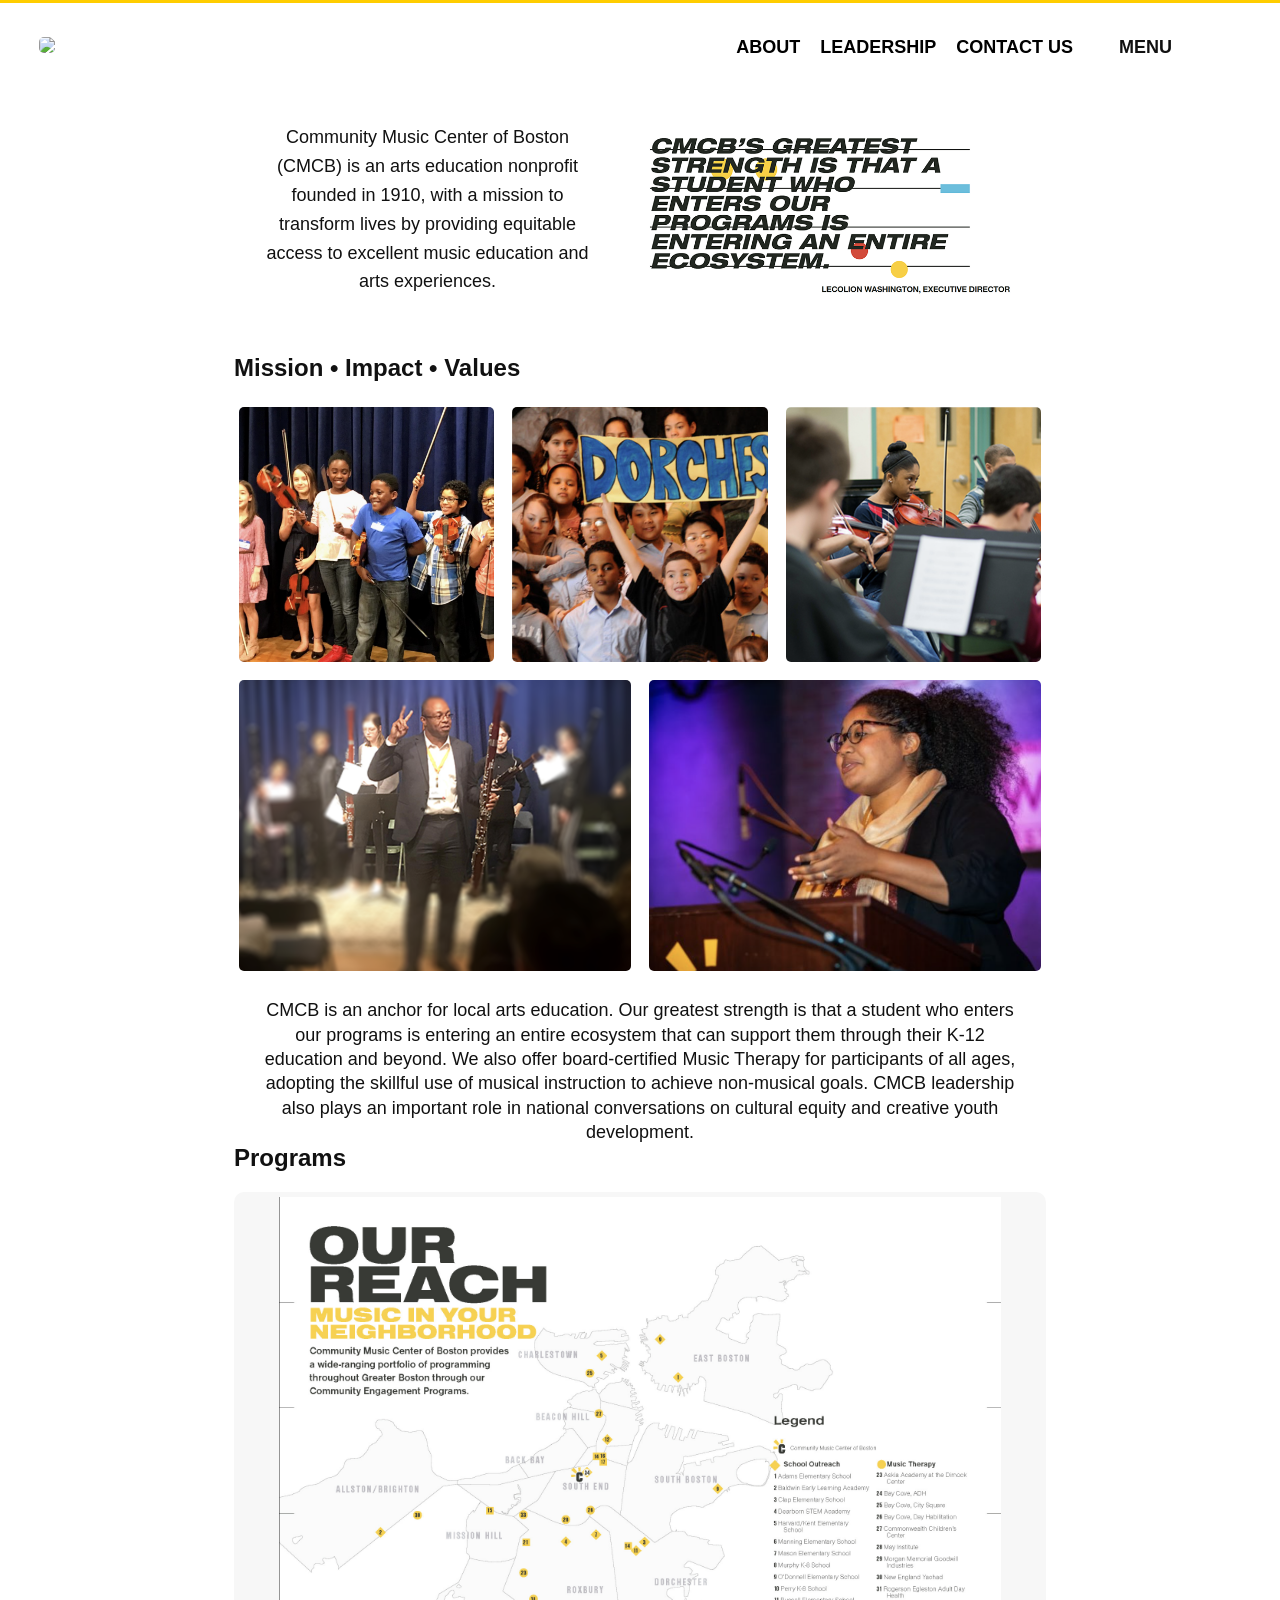
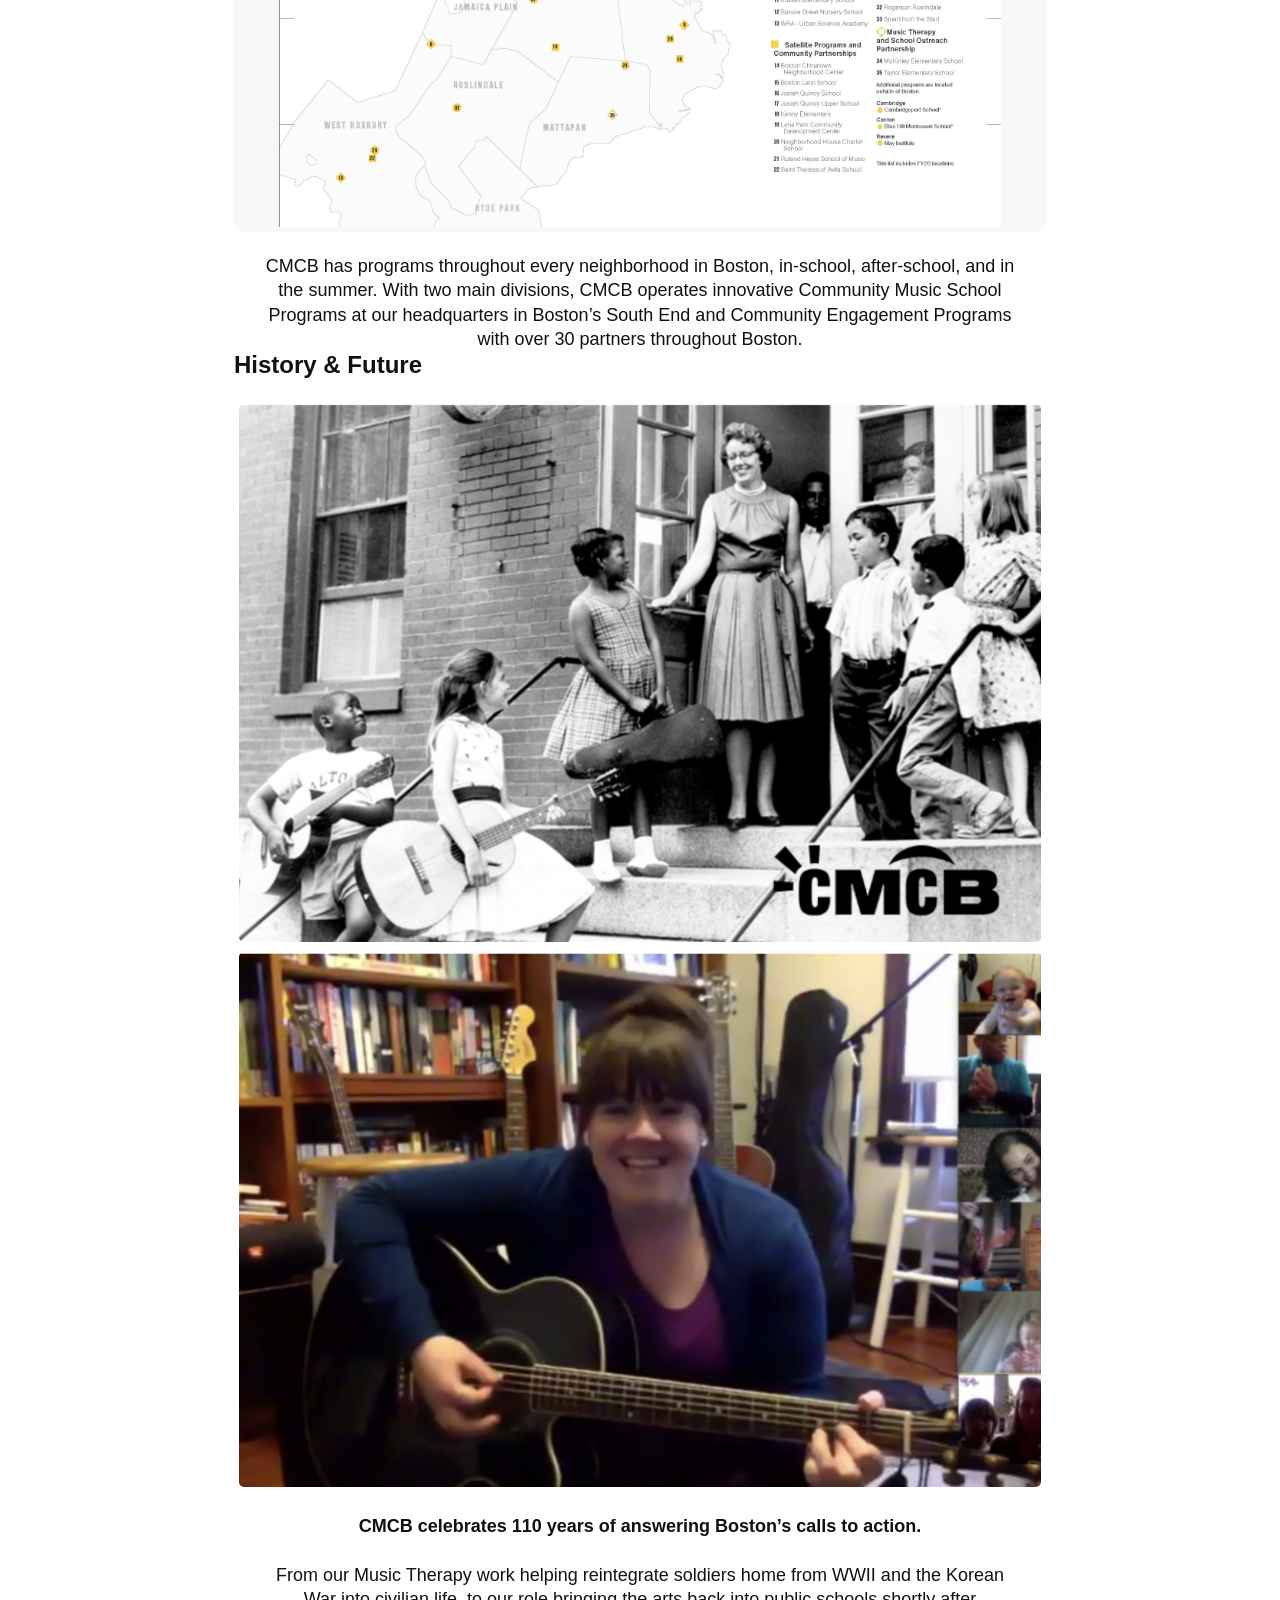
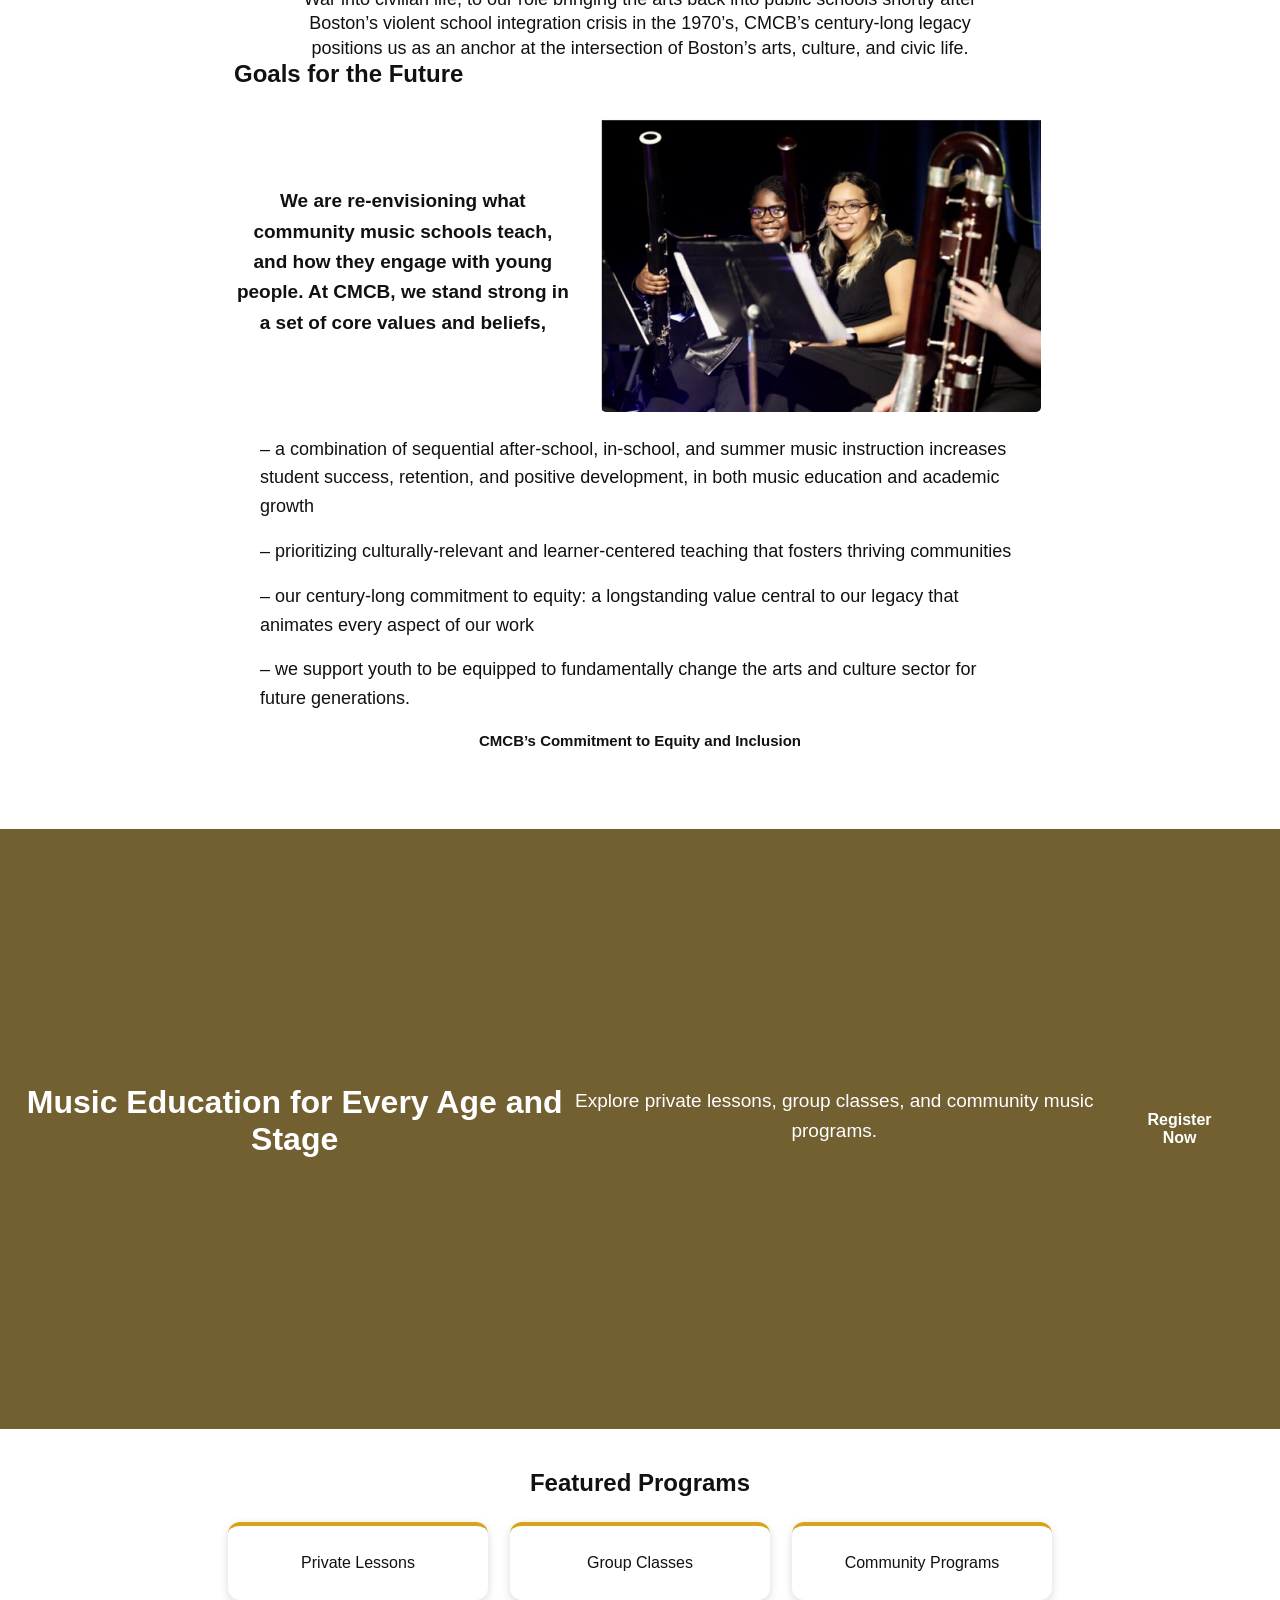
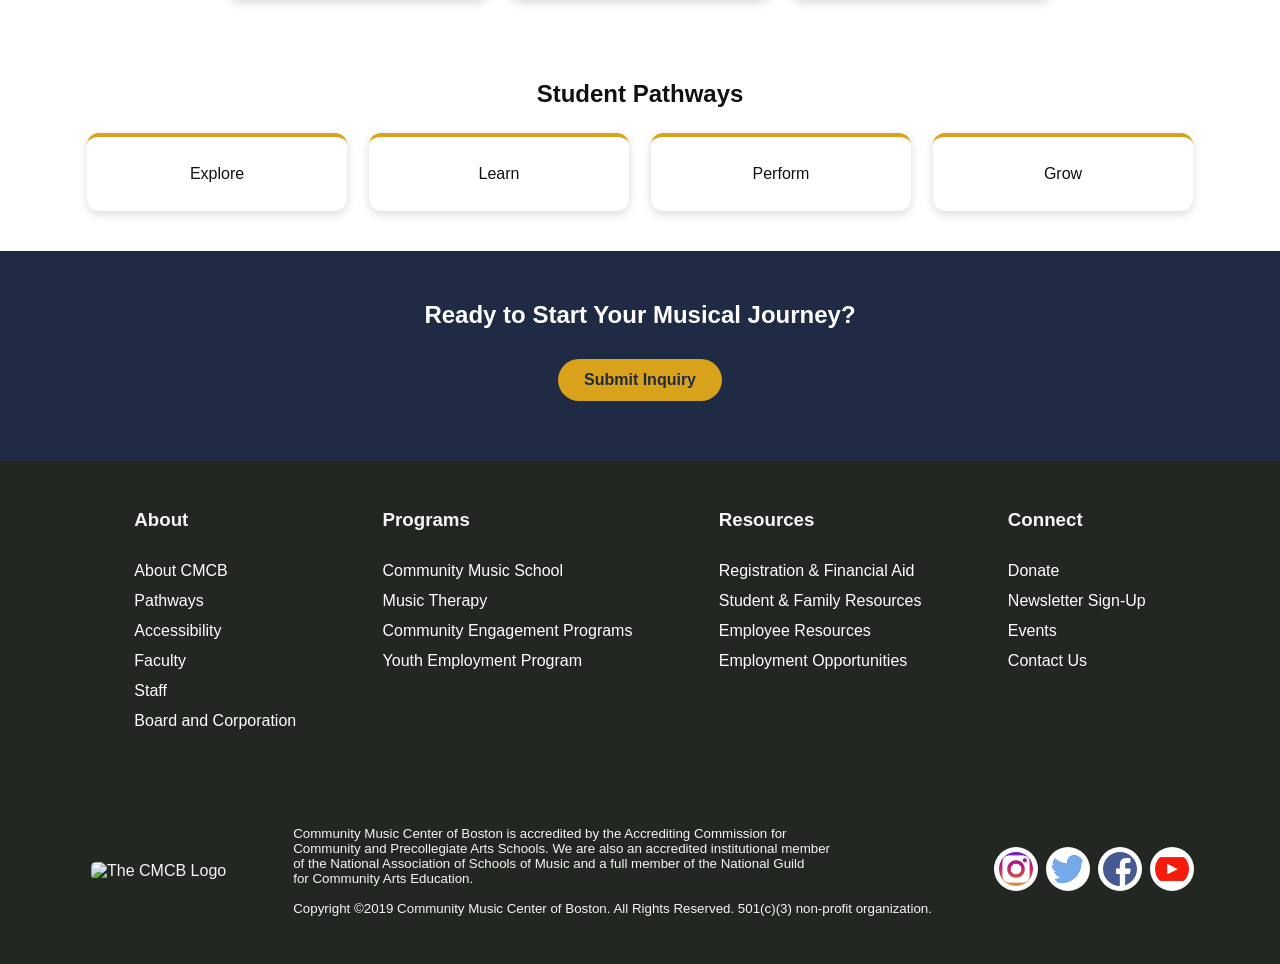
==== commit 1b2f8524: "added div class" ====
--- a/about.html
+++ b/about.html
@@ -43,7 +43,7 @@
 
 
       <div class="mission-grid">
-        <div class=""><img src="VS Code CMCB About Page\CMCB grid image1.png" alt="Community event" /></div>
+        <div class="small"><img src="VS Code CMCB About Page\CMCB grid image1.png" alt="Community event" /></div>
         <div class="small"><img src="VS Code CMCB About Page\CMCB grid image2.png" alt="Group of students" /></div>
         <div class="small"><img src="VS Code CMCB About Page\CMCB grid image3.png" alt="Music class" /></div>
         <div class="wide"><img src="VS Code CMCB About Page\CMCB grid image4.png" alt="Speaking event" /></div>
@@ -159,4 +159,4 @@
   <footer-component></footer-component>
 </body>
 
-</html>+</html>
--- a/about.css
+++ b/about.css
@@ -364,7 +364,7 @@
   width: 100%;
   height: 100%;
   display: block;
-  object-fit: contain;
+  object-fit: cover;
 }
 
 .mission-grid .small img {
